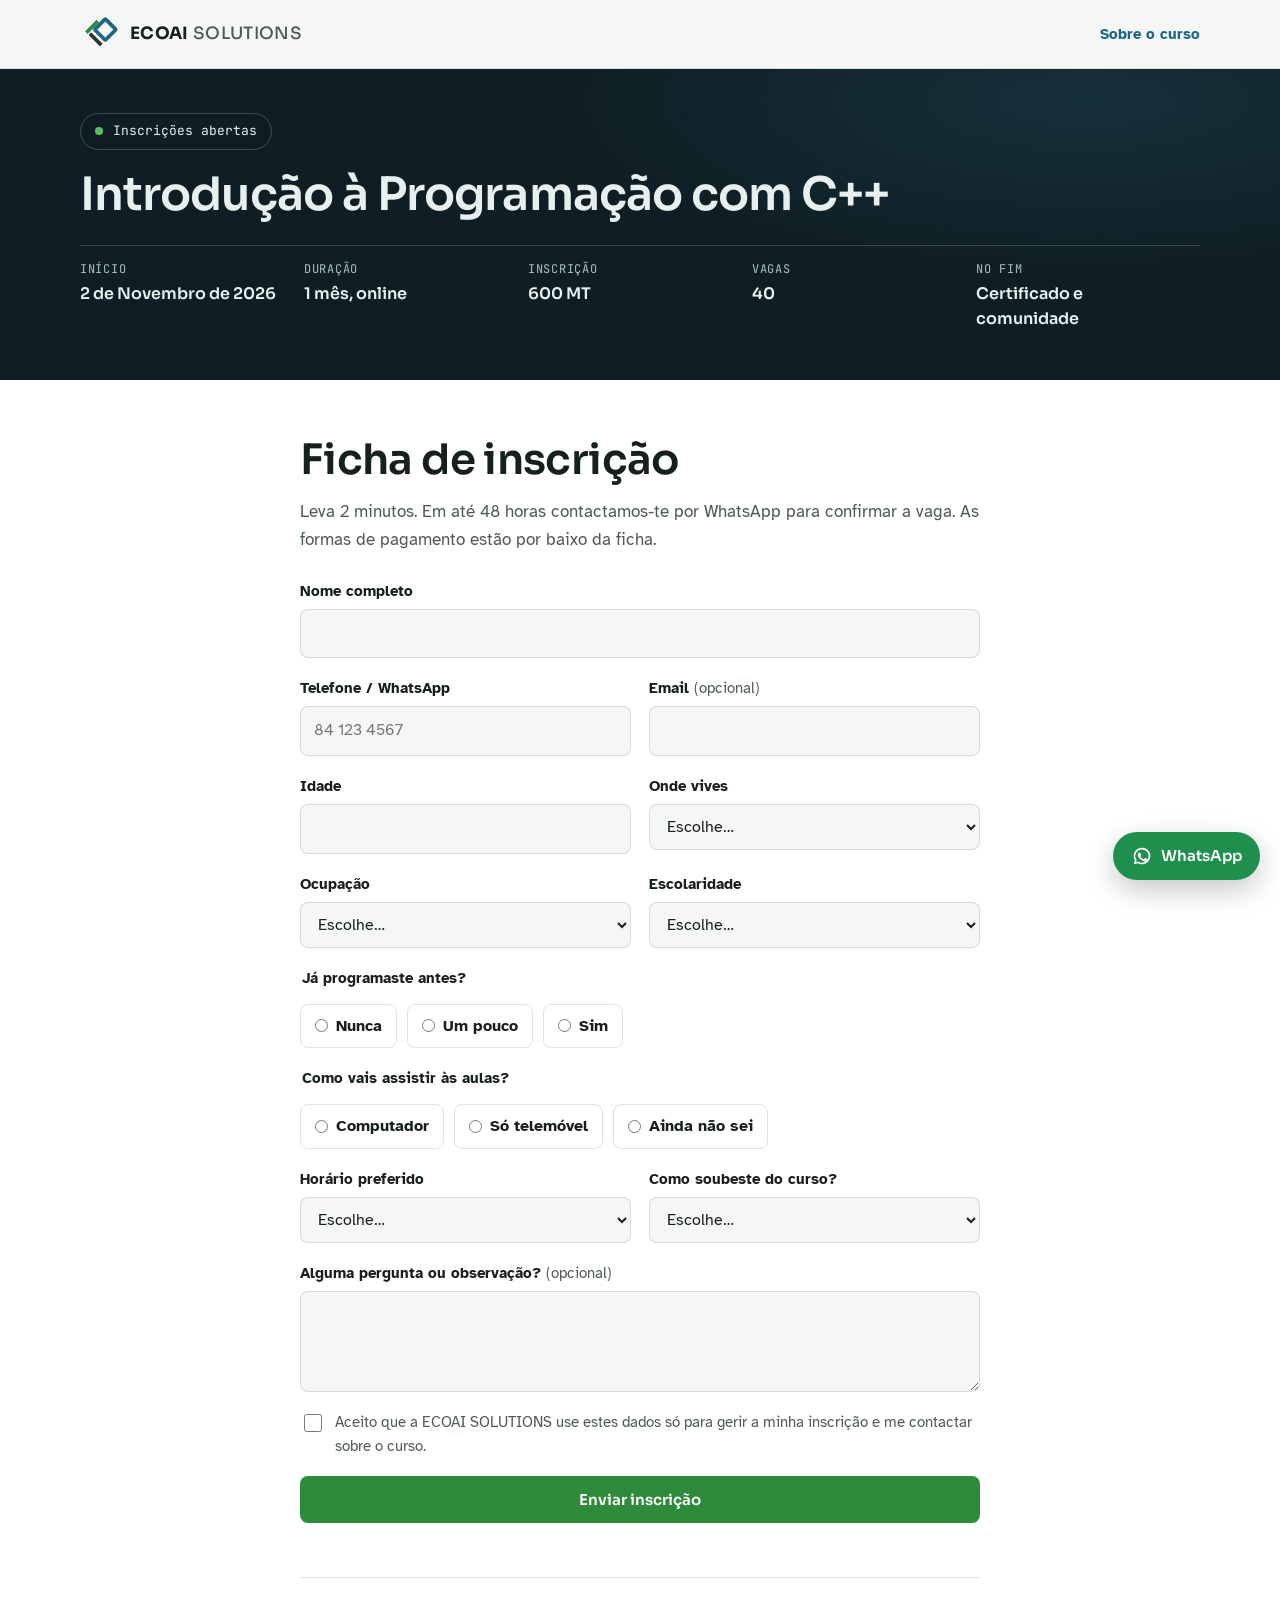
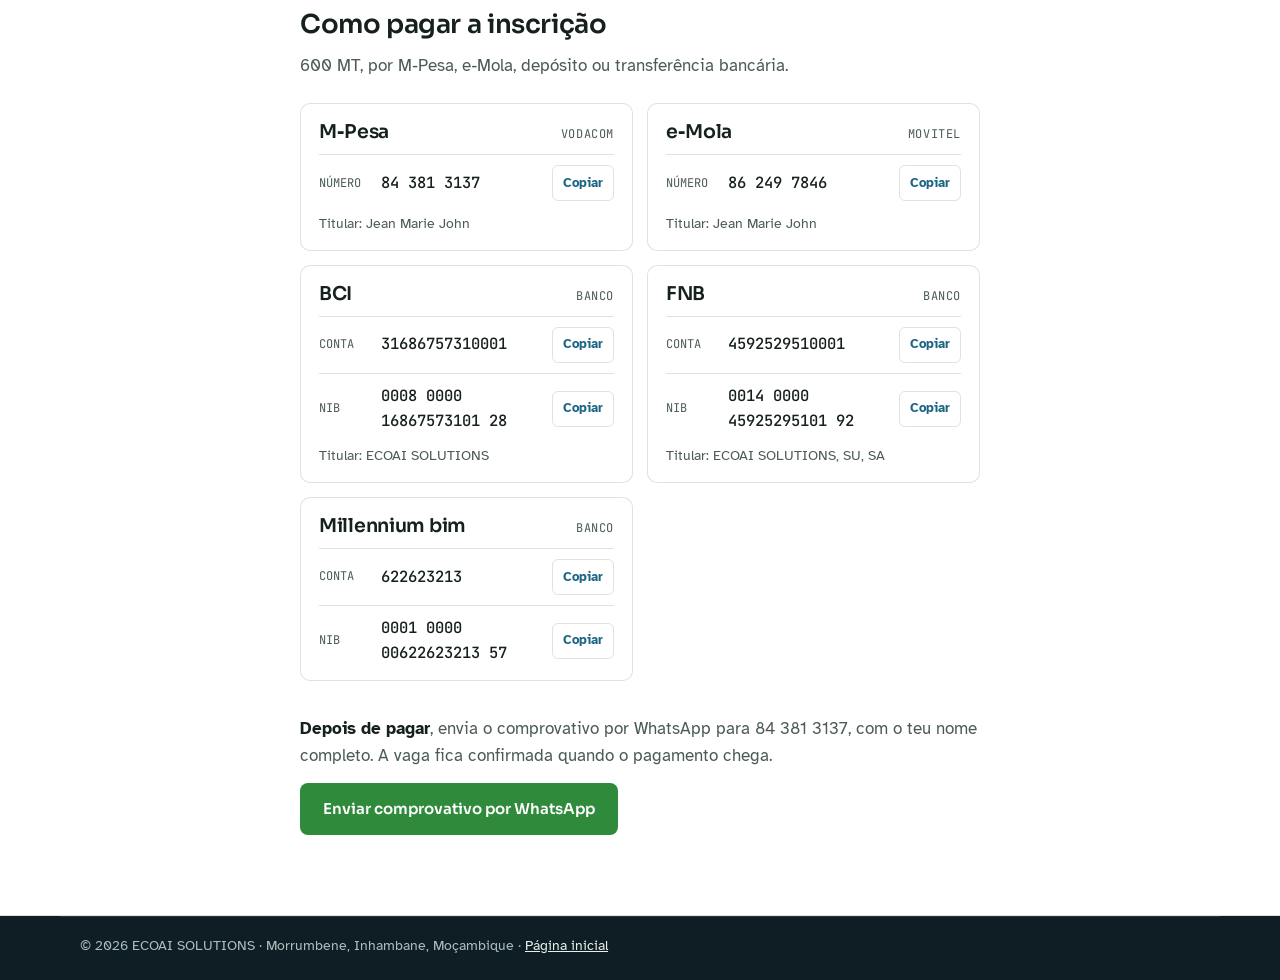
==== inscricao.html @ d35a859a "Secção Como pagar (M-Pesa, e-Mola, BCI, FNB, Millennium bim), certificado e comunidades Co-Authored-" ====
<!DOCTYPE html>
<html lang="pt-MZ">
<head>
<meta charset="UTF-8">
<meta name="viewport" content="width=device-width, initial-scale=1.0, viewport-fit=cover">
<title>Inscrição — Curso de C++ online | ECOAI SOLUTIONS</title>
<meta name="description" content="Ficha de inscrição do curso online Introdução à Programação com C++. Início a 2 de Novembro de 2026, 1 mês, 600 MT.">
<meta property="og:title" content="ECOAI SOLUTIONS — Curso de Introdução à Programação com C++">
<meta property="og:description" content="Curso online de 1 mês, início a 2 de Novembro de 2026. Inscrição: 600 MT. Funciona no telemóvel.">
<meta property="og:image" content="ecoai.png">
<meta property="og:type" content="website">
<meta name="theme-color" content="#0F1E24">
<link rel="icon" href="logo-ecoai.svg" type="image/svg+xml">
<link rel="preconnect" href="https://fonts.googleapis.com">
<link rel="preconnect" href="https://fonts.gstatic.com" crossorigin>
<link href="https://fonts.googleapis.com/css2?family=Sora:wght@500;600;700&family=Atkinson+Hyperlegible:ital,wght@0,400;0,700;1,400&family=JetBrains+Mono:wght@400;500&display=swap" rel="stylesheet">
<link rel="stylesheet" href="styles.css">
</head>
<body class="pagina-inscricao">

<header class="site-header">
  <div class="wrap header-inner">
    <a class="brand" href="index.html" aria-label="ECOAI SOLUTIONS, página inicial">
      <img src="logo-ecoai.svg" alt="" class="brand-mark" width="40" height="40">
      <span class="brand-text">ECOAI <span>SOLUTIONS</span></span>
    </a>
    <a class="voltar" href="index.html#curso">Sobre o curso</a>
  </div>
</header>

<main>
  <section class="insc-hero">
    <div class="wrap insc-hero-inner">
      <p class="pill"><span class="pill-dot"></span>Inscrições abertas</p>
      <h1>Introdução à Programação com C++</h1>
      <ul class="insc-resumo">
        <li><span>Início</span><b>2 de Novembro de 2026</b></li>
        <li><span>Duração</span><b>1 mês, online</b></li>
        <li><span>Inscrição</span><b>600 MT</b></li>
        <li><span>Vagas</span><b>40</b></li>
        <li><span>No fim</span><b>Certificado e comunidade</b></li>
      </ul>
    </div>
  </section>

  <section class="section inscricao insc-form-wrap" id="inscricao">
    <div class="wrap insc-narrow">
      <h2>Ficha de inscrição</h2>
      <p class="insc-nota">Leva 2 minutos. Em até 48 horas contactamos-te por WhatsApp para confirmar a vaga. As formas de pagamento estão por baixo da ficha.</p>
      <form class="form" id="inscricaoForm" novalidate>
        <input type="hidden" name="_subject" value="Nova inscrição: Curso de C++">
        <input type="hidden" name="pagina" value="Página de inscrição">
        <input type="text" name="_gotcha" class="hp" tabindex="-1" autocomplete="off" aria-hidden="true">
        <input type="hidden" name="curso" value="Introdução à Programação com C++ (1.ª turma)">

        <div class="field">
          <label for="i-nome">Nome completo</label>
          <input id="i-nome" name="nome" type="text" autocomplete="name" required>
        </div>

        <div class="row-2">
          <div class="field">
            <label for="i-tel">Telefone / WhatsApp</label>
            <input id="i-tel" name="telefone" type="tel" inputmode="tel" autocomplete="tel" placeholder="84 123 4567" required>
          </div>
          <div class="field">
            <label for="i-email">Email <span class="opt">(opcional)</span></label>
            <input id="i-email" name="email" type="email" autocomplete="email">
          </div>
        </div>

        <div class="row-2">
          <div class="field">
            <label for="i-idade">Idade</label>
            <input id="i-idade" name="idade" type="number" min="12" max="90" inputmode="numeric" required>
          </div>
          <div class="field">
            <label for="i-local">Onde vives</label>
            <select id="i-local" name="localidade" required>
              <option value="">Escolhe…</option>
              <option>Morrumbene</option>
              <option>Maxixe</option>
              <option>Cidade de Inhambane</option>
              <option>Massinga</option>
              <option>Homoíne</option>
              <option>Outro distrito de Inhambane</option>
              <option>Outra província</option>
            </select>
          </div>
        </div>

        <div class="row-2">
          <div class="field">
            <label for="i-ocup">Ocupação</label>
            <select id="i-ocup" name="ocupacao" required>
              <option value="">Escolhe…</option>
              <option>Estudante do secundário</option>
              <option>Estudante universitário</option>
              <option>Professor(a)</option>
              <option>Trabalhador(a)</option>
              <option>À procura de emprego</option>
              <option>Outro</option>
            </select>
          </div>
          <div class="field">
            <label for="i-esc">Escolaridade</label>
            <select id="i-esc" name="escolaridade" required>
              <option value="">Escolhe…</option>
              <option>Até 10.ª classe</option>
              <option>11.ª ou 12.ª classe</option>
              <option>Técnico-profissional</option>
              <option>Ensino superior (a frequentar)</option>
              <option>Ensino superior (concluído)</option>
            </select>
          </div>
        </div>

        <fieldset class="field choice">
          <legend>Já programaste antes?</legend>
          <label><input type="radio" name="experiencia" value="Nunca" required> Nunca</label>
          <label><input type="radio" name="experiencia" value="Um pouco"> Um pouco</label>
          <label><input type="radio" name="experiencia" value="Sim"> Sim</label>
        </fieldset>

        <fieldset class="field choice">
          <legend>Como vais assistir às aulas?</legend>
          <label><input type="radio" name="equipamento" value="Computador" required> Computador</label>
          <label><input type="radio" name="equipamento" value="Só telemóvel"> Só telemóvel</label>
          <label><input type="radio" name="equipamento" value="Ainda não sei"> Ainda não sei</label>
        </fieldset>

        <div class="row-2">
          <div class="field">
            <label for="i-hor">Horário preferido</label>
            <select id="i-hor" name="horario" required>
              <option value="">Escolhe…</option>
              <option>Dias úteis, fim da tarde (17h–19h)</option>
              <option>Dias úteis, noite (19h–21h)</option>
              <option>Sábado de manhã</option>
              <option>Tanto faz</option>
            </select>
          </div>
          <div class="field">
            <label for="i-orig">Como soubeste do curso?</label>
            <select id="i-orig" name="origem">
              <option value="">Escolhe…</option>
              <option>WhatsApp</option>
              <option>Facebook</option>
              <option>Escola ou universidade</option>
              <option>Rádio</option>
              <option>Cartaz</option>
              <option>Amigo ou familiar</option>
            </select>
          </div>
        </div>

        <div class="field">
          <label for="i-obs">Alguma pergunta ou observação? <span class="opt">(opcional)</span></label>
          <textarea id="i-obs" name="observacoes" rows="3"></textarea>
        </div>

        <label class="consent" for="i-cons">
          <input id="i-cons" name="consentimento" type="checkbox" value="Sim" required>
          <span>Aceito que a ECOAI SOLUTIONS use estes dados só para gerir a minha inscrição e me contactar sobre o curso.</span>
        </label>

        <p class="form-error" id="inscricaoErro" role="alert" hidden></p>
        <button type="submit" class="btn btn-primary btn-block" id="inscricaoBtn">Enviar inscrição</button>

        <div class="form-done" id="inscricaoOk" role="status" hidden>
          <h3>Inscrição recebida</h3>
          <p id="inscricaoOkMsg">Obrigado. Vamos contactar-te por WhatsApp em até 48 horas.</p>
          <a class="btn btn-ghost" id="inscricaoWa" href="#" target="_blank" rel="noopener" hidden>Abrir WhatsApp</a>
        </div>
      </form>

      <div class="pagamento insc-pag" id="pagamento">
        <h2>Como pagar a inscrição</h2>
        <p class="insc-nota">600 MT, por M&#8209;Pesa, e&#8209;Mola, depósito ou transferência bancária.</p>
        <div class="contas">
          <article class="conta">
            <div class="conta-head"><h3>M&#8209;Pesa</h3><span>Vodacom</span></div>
            <div class="conta-linha"><span class="conta-k">Número</span><span class="conta-v">84 381 3137</span><button type="button" class="copiar" data-copy="843813137" aria-label="Copiar Número M-Pesa">Copiar</button></div>
            <p class="conta-tit">Titular: Jean Marie John</p>
          </article>
          <article class="conta">
            <div class="conta-head"><h3>e&#8209;Mola</h3><span>Movitel</span></div>
            <div class="conta-linha"><span class="conta-k">Número</span><span class="conta-v">86 249 7846</span><button type="button" class="copiar" data-copy="862497846" aria-label="Copiar Número e-Mola">Copiar</button></div>
            <p class="conta-tit">Titular: Jean Marie John</p>
          </article>
          <article class="conta">
            <div class="conta-head"><h3>BCI</h3><span>Banco</span></div>
            <div class="conta-linha"><span class="conta-k">Conta</span><span class="conta-v">31686757310001</span><button type="button" class="copiar" data-copy="31686757310001" aria-label="Copiar Conta BCI">Copiar</button></div>
            <div class="conta-linha"><span class="conta-k">NIB</span><span class="conta-v">0008 0000 16867573101 28</span><button type="button" class="copiar" data-copy="000800001686757310128" aria-label="Copiar NIB BCI">Copiar</button></div>
            <p class="conta-tit">Titular: ECOAI SOLUTIONS</p>
          </article>
          <article class="conta">
            <div class="conta-head"><h3>FNB</h3><span>Banco</span></div>
            <div class="conta-linha"><span class="conta-k">Conta</span><span class="conta-v">4592529510001</span><button type="button" class="copiar" data-copy="4592529510001" aria-label="Copiar Conta FNB">Copiar</button></div>
            <div class="conta-linha"><span class="conta-k">NIB</span><span class="conta-v">0014 0000 45925295101 92</span><button type="button" class="copiar" data-copy="001400004592529510192" aria-label="Copiar NIB FNB">Copiar</button></div>
            <p class="conta-tit">Titular: ECOAI SOLUTIONS, SU, SA</p>
          </article>
          <article class="conta">
            <div class="conta-head"><h3>Millennium bim</h3><span>Banco</span></div>
            <div class="conta-linha"><span class="conta-k">Conta</span><span class="conta-v">622623213</span><button type="button" class="copiar" data-copy="622623213" aria-label="Copiar Conta Millennium bim">Copiar</button></div>
            <div class="conta-linha"><span class="conta-k">NIB</span><span class="conta-v">0001 0000 00622623213 57</span><button type="button" class="copiar" data-copy="000100000062262321357" aria-label="Copiar NIB Millennium bim">Copiar</button></div>
          </article>
        </div>
        <div class="comprovativo">
          <p><b>Depois de pagar</b>, envia o comprovativo por WhatsApp para 84 381 3137, com o teu nome completo. A vaga fica confirmada quando o pagamento chega.</p>
          <a class="btn btn-primary" id="waComprovativo" href="#" target="_blank" rel="noopener" hidden>Enviar comprovativo por WhatsApp</a>
        </div>
      </div>
    </div>
  </section>
</main>

<a class="wa-float" id="waFloat" href="#" target="_blank" rel="noopener" hidden aria-label="Falar connosco por WhatsApp">
  <svg viewBox="0 0 24 24" width="22" height="22" aria-hidden="true"><path fill="currentColor" d="M12 3a9 9 0 0 0-7.8 13.5L3 21l4.6-1.2A9 9 0 1 0 12 3Zm0 1.8a7.2 7.2 0 1 1-3.7 13.4l-.3-.2-2.6.7.7-2.5-.2-.3A7.2 7.2 0 0 1 12 4.8Zm-3 3.6c-.2 0-.5 0-.7.3-.3.3-.9.9-.9 2.1s.9 2.4 1 2.6c.1.2 1.8 2.8 4.4 3.8 2.2.9 2.6.7 3.1.6.5 0 1.5-.6 1.7-1.2.2-.6.2-1.1.2-1.2-.1-.1-.2-.2-.5-.3l-1.7-.8c-.2-.1-.4-.1-.6.1l-.8 1c-.1.2-.3.2-.5.1-.3-.1-1.1-.4-2-1.2-.8-.7-1.3-1.5-1.4-1.8-.2-.3 0-.4.1-.5l.4-.5.2-.4c.1-.1 0-.3 0-.4l-.8-1.9c-.2-.5-.4-.5-.6-.5H9Z"/></svg>
  <span>WhatsApp</span>
</a>

<footer class="site-footer">
  <div class="wrap footer-base">
    <p>© <span id="year">2026</span> ECOAI SOLUTIONS · Morrumbene, Inhambane, Moçambique · <a href="index.html">Página inicial</a></p>
  </div>
</footer>

<script src="script.js"></script>
</body>
</html>
---- styles.css ----
/* ============================================================
   ECOAI SOLUTIONS — estilos
   Layout: hero escuro com o "primeiro programa" em C++, depois
   faixas claras alternadas; cores tiradas do logótipo
   (verde, azul-petróleo, carvão).
   ============================================================ */
:root {
  --bg: #F5F7F6;
  --surface: #FFFFFF;
  --surface-2: #EAF0EE;
  --ink: #15201F;
  --ink-soft: #4B5B59;
  --line: rgba(21, 32, 31, 0.13);
  --green: #2F8A3B;
  --green-ink: #FFFFFF;
  --blue: #1C6585;
  --night: #0F1E24;
  --night-2: #16303A;
  --on-night: #E7F0EE;
  --on-night-soft: #A9BFBD;
  --code-str: #9FD8A6;
  --code-kw: #7FC4E6;
  --code-num: #F0C674;
  --error: #B42318;

  --f-display: "Sora", "Segoe UI", system-ui, sans-serif;
  --f-body: "Atkinson Hyperlegible", "Segoe UI", system-ui, sans-serif;
  --f-mono: "JetBrains Mono", ui-monospace, "Cascadia Mono", Menlo, monospace;

  --wrap: 1160px;
  --radius: 10px;
  --ease: cubic-bezier(.22,.68,.32,1);
  --header-h: 68px;
}
@media (prefers-color-scheme: dark) {
  :root:not([data-theme="light"]) {
    --bg: #0E1719; --surface: #152226; --surface-2: #1A2B30;
    --ink: #E5EEEC; --ink-soft: #A2B3B0; --line: rgba(229, 238, 236, 0.13);
    --green: #5BBF67; --green-ink: #0B1A0D; --blue: #67B5DA;
    --night: #08121A; --night-2: #11242C; --error: #F97066;
    color-scheme: dark;
  }
}
:root[data-theme="dark"] {
  --bg: #0E1719; --surface: #152226; --surface-2: #1A2B30;
  --ink: #E5EEEC; --ink-soft: #A2B3B0; --line: rgba(229, 238, 236, 0.13);
  --green: #5BBF67; --green-ink: #0B1A0D; --blue: #67B5DA;
  --night: #08121A; --night-2: #11242C; --error: #F97066;
  color-scheme: dark;
}

*, *::before, *::after { box-sizing: border-box; }
[hidden] { display: none !important; }
html { scroll-behavior: smooth; scroll-padding-top: calc(var(--header-h) + 12px); }
@media (prefers-reduced-motion: reduce) {
  html { scroll-behavior: auto; }
  *, *::before, *::after { animation: none !important; transition: none !important; }
}
body {
  margin: 0;
  background: var(--bg);
  color: var(--ink);
  font-family: var(--f-body);
  font-size: 17px;
  line-height: 1.6;
  -webkit-font-smoothing: antialiased;
}
img { max-width: 100%; display: block; }
a { color: var(--blue); }
a:focus-visible, button:focus-visible, summary:focus-visible,
input:focus-visible, select:focus-visible, textarea:focus-visible {
  outline: 3px solid var(--blue);
  outline-offset: 2px;
}

.wrap {
  max-width: var(--wrap);
  margin: 0 auto;
  padding-left: max(20px, env(safe-area-inset-left, 0px));
  padding-right: max(20px, env(safe-area-inset-right, 0px));
}

h1, h2, h3 {
  font-family: var(--f-display);
  font-weight: 600;
  letter-spacing: -0.015em;
  line-height: 1.15;
  margin: 0;
  text-wrap: balance;
}
h2 { font-size: clamp(28px, 3.6vw, 42px); }
h3 { font-size: 19px; }
p { margin: 0; }

.eyebrow {
  font-family: var(--f-mono);
  font-size: 13px;
  font-weight: 500;
  letter-spacing: 0.06em;
  text-transform: uppercase;
  color: var(--blue);
  margin-bottom: 12px;
}
.lede { font-size: 19px; color: var(--ink-soft); max-width: 62ch; }

/* ---------- botões ---------- */
.btn {
  display: inline-flex;
  align-items: center;
  justify-content: center;
  gap: 8px;
  font-family: var(--f-display);
  font-size: 15px;
  font-weight: 600;
  padding: 13px 22px;
  border-radius: 8px;
  border: 1.5px solid transparent;
  text-decoration: none;
  cursor: pointer;
  transition: background .2s var(--ease), border-color .2s var(--ease), transform .2s var(--ease);
}
.btn:active { transform: translateY(1px); }
.btn-primary { background: var(--green); color: var(--green-ink); }
.btn-primary:hover { filter: brightness(1.08); }
.btn-ghost { background: transparent; color: var(--ink); border-color: var(--line); }
.btn-ghost:hover { border-color: var(--ink-soft); }
.btn-sm { padding: 9px 16px; font-size: 14px; }
.btn-block { width: 100%; }
.btn[disabled] { opacity: .6; cursor: wait; }

/* ---------- cabeçalho ---------- */
.site-header {
  position: sticky;
  top: env(safe-area-inset-top, 0px);
  z-index: 50;
  background: color-mix(in srgb, var(--bg) 88%, transparent);
  backdrop-filter: blur(10px);
  border-bottom: 1px solid var(--line);
}
.header-inner {
  height: var(--header-h);
  display: flex;
  align-items: center;
  justify-content: space-between;
  gap: 16px;
}
.brand {
  display: flex;
  align-items: center;
  gap: 10px;
  text-decoration: none;
  color: var(--ink);
}
.brand-mark { width: 40px; height: 40px; }
.brand-text { font-family: var(--f-display); font-weight: 700; font-size: 17px; letter-spacing: 0.02em; }
.brand-text span { font-weight: 500; color: var(--ink-soft); }
.nav { display: flex; align-items: center; gap: 28px; }
.nav a:not(.btn) {
  color: var(--ink-soft);
  text-decoration: none;
  font-size: 15px;
  font-weight: 700;
}
.nav a:not(.btn):hover { color: var(--ink); }
.nav-toggle {
  display: none;
  flex-direction: column;
  gap: 5px;
  background: none;
  border: 0;
  padding: 10px;
  cursor: pointer;
}
.nav-toggle span { width: 22px; height: 2px; background: var(--ink); transition: transform .25s var(--ease), opacity .25s; }
.nav-toggle[aria-expanded="true"] span:nth-child(1) { transform: translateY(7px) rotate(45deg); }
.nav-toggle[aria-expanded="true"] span:nth-child(2) { opacity: 0; }
.nav-toggle[aria-expanded="true"] span:nth-child(3) { transform: translateY(-7px) rotate(-45deg); }

/* ---------- hero ---------- */
.hero {
  background:
    radial-gradient(60% 80% at 85% 10%, var(--night-2) 0%, transparent 70%),
    var(--night);
  color: var(--on-night);
}
.hero-inner {
  display: grid;
  grid-template-columns: 1.05fr 0.95fr;
  gap: 56px;
  align-items: center;
  padding-block: 72px 80px;
}
.hero-copy { min-width: 0; display: flex; flex-direction: column; gap: 22px; }
.pill {
  align-self: flex-start;
  display: inline-flex;
  align-items: center;
  gap: 10px;
  padding: 7px 14px;
  border: 1px solid rgba(231, 240, 238, 0.22);
  border-radius: 999px;
  font-family: var(--f-mono);
  font-size: 13px;
  color: var(--on-night);
}
.pill-dot { width: 8px; height: 8px; border-radius: 50%; background: #5BBF67; animation: pulse 2s ease-in-out infinite; }
@keyframes pulse { 50% { opacity: .35; } }
.hero h1 { font-size: clamp(36px, 5.2vw, 60px); line-height: 1.06; letter-spacing: -0.025em; }
.hero-sub { font-size: 19px; color: var(--on-night-soft); max-width: 52ch; }
.hero-cta { display: flex; flex-wrap: wrap; gap: 12px; margin-top: 6px; }
.hero .btn-primary { background: #5BBF67; color: #0B1A0D; }
.hero .btn-ghost { color: var(--on-night); border-color: rgba(231, 240, 238, 0.3); }
.hero .btn-ghost:hover { border-color: var(--on-night); }

.code-card {
  margin: 0;
  min-width: 0;
  background: #0A161B;
  border: 1px solid rgba(231, 240, 238, 0.12);
  border-radius: 12px;
  overflow: hidden;
  box-shadow: 0 30px 60px rgba(0, 0, 0, 0.35);
}
.code-bar {
  display: flex;
  align-items: center;
  gap: 7px;
  padding: 11px 14px;
  border-bottom: 1px solid rgba(231, 240, 238, 0.08);
}
.code-bar .dot { width: 10px; height: 10px; border-radius: 50%; background: rgba(231, 240, 238, 0.18); }
.code-file { margin-left: 10px; font-family: var(--f-mono); font-size: 12.5px; color: var(--on-night-soft); }
.code {
  margin: 0;
  padding: 20px 22px;
  font-family: var(--f-mono);
  font-size: 14px;
  line-height: 1.7;
  color: #DCE7E5;
  overflow-x: auto;
}
.code code { background: none; padding: 0; font-size: inherit; color: inherit; border-radius: 0; }
.c-pre, .c-kw { color: var(--code-kw); }
.c-str { color: var(--code-str); }
.c-num { color: var(--code-num); }
.c-fn { color: #F2F5F4; font-weight: 500; }
.code-out {
  display: flex;
  flex-direction: column;
  gap: 2px;
  padding: 14px 22px 18px;
  background: #07110F;
  border-top: 1px solid rgba(231, 240, 238, 0.08);
  font-family: var(--f-mono);
  font-size: 13.5px;
  color: var(--on-night-soft);
}
.out-label { font-size: 11px; letter-spacing: .08em; text-transform: uppercase; color: #6E8885; margin-bottom: 4px; }
.out-line b { color: #F0C674; font-weight: 500; }
.caret { display: inline-block; width: 8px; height: 15px; margin-left: 3px; vertical-align: -2px; background: #5BBF67; animation: blink 1.1s steps(1) infinite; }
@keyframes blink { 50% { opacity: 0; } }

/* ---------- secções ---------- */
.section { padding-block: 96px; }
.section-head { display: flex; flex-direction: column; gap: 14px; margin-bottom: 48px; }

/* curso */
.curso-grid {
  display: grid;
  grid-template-columns: 0.9fr 1.1fr;
  gap: 48px;
  align-items: start;
}
.facts {
  margin: 0;
  display: grid;
  grid-template-columns: 1fr 1fr;
  gap: 0;
  border-top: 2px solid var(--ink);
}
.facts > div { padding: 16px 16px 16px 0; border-bottom: 1px solid var(--line); min-width: 0; }
.facts .facts-wide { grid-column: 1 / -1; }
.facts dt {
  font-family: var(--f-mono);
  font-size: 12px;
  letter-spacing: .06em;
  text-transform: uppercase;
  color: var(--ink-soft);
  margin-bottom: 4px;
}
.facts dd { margin: 0; font-family: var(--f-display); font-weight: 600; font-size: 17px; }
.facts small { display: block; font-family: var(--f-body); font-weight: 400; font-size: 14px; color: var(--ink-soft); }

.programa h3 { margin-bottom: 14px; }
.semanas { list-style: none; margin: 0; padding: 0; display: flex; flex-direction: column; }
.semanas li {
  display: grid;
  grid-template-columns: 96px 1fr;
  grid-template-areas: "sem tema" "sem res";
  column-gap: 16px;
  padding: 14px 0;
  border-bottom: 1px solid var(--line);
}
.semanas li:first-child { border-top: 1px solid var(--line); }
.sem { grid-area: sem; font-family: var(--f-mono); font-size: 13px; color: var(--blue); padding-top: 3px; }
.tema { grid-area: tema; font-weight: 700; }
.res { grid-area: res; color: var(--ink-soft); font-size: 15.5px; }
code { font-family: var(--f-mono); font-size: .88em; background: var(--surface-2); padding: 1px 5px; border-radius: 4px; }

.para-quem {
  margin-top: 48px;
  padding: 28px;
  background: var(--surface-2);
  border-radius: var(--radius);
  display: grid;
  grid-template-columns: 200px 1fr;
  gap: 24px;
  align-items: start;
}
.para-quem ul {
  margin: 0;
  padding: 0;
  list-style: none;
  display: grid;
  grid-template-columns: 1fr 1fr;
  gap: 10px 28px;
}
.para-quem li { padding-left: 18px; position: relative; }
.para-quem li::before { content: ""; position: absolute; left: 0; top: .6em; width: 7px; height: 7px; background: var(--green); transform: rotate(45deg); }

/* inscrição */
.inscricao { background: var(--surface); border-block: 1px solid var(--line); }
.inscricao-grid {
  display: grid;
  grid-template-columns: 0.8fr 1.2fr;
  gap: 56px;
  align-items: start;
}
.inscricao-intro { display: flex; flex-direction: column; gap: 16px; position: sticky; top: calc(var(--header-h) + 32px); }
.inscricao-intro > p { color: var(--ink-soft); }
.passos { margin: 8px 0 0; padding: 0; list-style: none; counter-reset: p; display: flex; flex-direction: column; gap: 12px; }
.passos li { counter-increment: p; display: flex; gap: 12px; align-items: baseline; font-weight: 700; }
.passos li::before {
  content: counter(p);
  flex: none;
  width: 26px; height: 26px;
  border-radius: 50%;
  display: inline-grid; place-items: center;
  font-family: var(--f-mono); font-size: 13px;
  background: var(--green); color: var(--green-ink);
}

.form { display: flex; flex-direction: column; gap: 18px; min-width: 0; }
.row-2 { display: grid; grid-template-columns: 1fr 1fr; gap: 18px; }
.field { display: flex; flex-direction: column; gap: 6px; min-width: 0; margin: 0; padding: 0; border: 0; }
.field > label, .field legend { font-weight: 700; font-size: 15px; }
.opt { font-weight: 400; color: var(--ink-soft); }
.form input[type="text"], .form input[type="tel"], .form input[type="email"],
.form input[type="number"], .form select, .form textarea {
  font: inherit;
  font-size: 16px;
  color: var(--ink);
  background: var(--bg);
  border: 1.5px solid var(--line);
  border-radius: 8px;
  padding: 11px 13px;
  width: 100%;
  min-width: 0;
}
.form textarea { resize: vertical; }
.form input:focus, .form select:focus, .form textarea:focus { border-color: var(--blue); outline: none; box-shadow: 0 0 0 3px color-mix(in srgb, var(--blue) 22%, transparent); }
.form .invalid { border-color: var(--error) !important; }
.choice { flex-direction: row; flex-wrap: wrap; gap: 8px 10px; }
.choice legend { width: 100%; margin-bottom: 6px; float: left; }
.choice label {
  display: inline-flex; align-items: center; gap: 8px;
  padding: 9px 14px;
  border: 1.5px solid var(--line);
  border-radius: 8px;
  cursor: pointer;
  font-size: 15.5px;
}
.choice label:has(input:checked) { border-color: var(--green); background: color-mix(in srgb, var(--green) 10%, transparent); }
.choice input { accent-color: var(--green); margin: 0; }
.choice.invalid label { border-color: var(--error); }
.consent { display: flex; gap: 10px; align-items: flex-start; font-size: 15px; color: var(--ink-soft); cursor: pointer; }
.consent input { margin-top: 4px; accent-color: var(--green); width: 18px; height: 18px; flex: none; }
.consent.invalid span { color: var(--error); }
.form-error { color: var(--error); font-weight: 700; font-size: 15px; }
.form-done {
  padding: 22px;
  border-radius: var(--radius);
  border: 1.5px solid var(--green);
  background: color-mix(in srgb, var(--green) 9%, transparent);
  display: flex; flex-direction: column; gap: 10px; align-items: flex-start;
}

/* serviços */
.servicos-grid {
  display: grid;
  grid-template-columns: repeat(4, 1fr);
  gap: 0;
  border-top: 2px solid var(--ink);
}
.servico { padding: 24px 22px 28px 0; display: flex; flex-direction: column; gap: 10px; min-width: 0; }
.servico + .servico { padding-left: 22px; border-left: 1px solid var(--line); }
.servico p { color: var(--ink-soft); font-size: 16px; }
.servicos-cta { margin-top: 36px; font-size: 18px; }
.servicos-cta a { font-weight: 700; }

/* sobre */
.sobre { background: var(--surface-2); }
.sobre-grid { display: grid; grid-template-columns: 1.1fr 0.9fr; gap: 56px; align-items: start; }
.sobre-grid > div:first-child { display: flex; flex-direction: column; gap: 18px; min-width: 0; }
.sobre-grid > div:first-child > p { color: var(--ink-soft); max-width: 60ch; }
.valores { margin: 6px 0 0; padding: 0; list-style: none; display: flex; flex-direction: column; gap: 12px; }
.valores li { color: var(--ink-soft); }
.valores b { color: var(--ink); }
.sobre-side { display: flex; flex-direction: column; gap: 24px; min-width: 0; }
.comunidade { display: flex; flex-direction: column; gap: 8px; }
.comunidade h3 { font-size: 17px; }
.comunidade p, .comunidade li { color: var(--ink-soft); font-size: 15.5px; }
.comunidade ul { margin: 0; padding-left: 20px; }
.comunidade b { color: var(--ink); }

/* contacto */
.contacto-grid { display: grid; grid-template-columns: 0.9fr 1.1fr; gap: 56px; align-items: start; }
.canais { list-style: none; margin: 24px 0 0; padding: 0; display: flex; flex-direction: column; gap: 18px; }
.canais li { display: flex; flex-direction: column; gap: 2px; }
.canal-label { font-family: var(--f-mono); font-size: 12px; text-transform: uppercase; letter-spacing: .06em; color: var(--ink-soft); }
.canais a { font-size: 19px; font-weight: 700; text-decoration: none; overflow-wrap: anywhere; }
.canais a:hover { text-decoration: underline; }
.contacto .form .btn { align-self: flex-start; }


/* para onde vamos */
.futuro { background: var(--surface); border: 1px solid var(--line); border-radius: var(--radius); padding: 22px; display: flex; flex-direction: column; gap: 10px; }
.futuro h3 { font-size: 17px; }
.futuro p { color: var(--ink-soft); font-size: 15.5px; }
.chips { list-style: none; margin: 4px 0 0; padding: 0; display: flex; flex-wrap: wrap; gap: 8px; }
.chips li { font-size: 14px; font-weight: 700; padding: 6px 12px; border-radius: 999px; border: 1px solid var(--line); background: var(--surface-2); }

/* perguntas */
.perguntas-grid { display: grid; grid-template-columns: 0.8fr 1.2fr; gap: 56px; align-items: start; }
.perguntas-grid > div:first-child { display: flex; flex-direction: column; gap: 14px; }
.perguntas-mais { color: var(--ink-soft); }
.perguntas-mais a { font-weight: 700; }
.faq { border-top: 2px solid var(--ink); min-width: 0; }
.faq details { border-bottom: 1px solid var(--line); }
.faq summary {
  list-style: none;
  cursor: pointer;
  padding: 18px 40px 18px 0;
  position: relative;
  font-family: var(--f-display);
  font-weight: 600;
  font-size: 17px;
}
.faq summary::-webkit-details-marker { display: none; }
.faq summary::after {
  content: "+";
  position: absolute; right: 4px; top: 50%; transform: translateY(-50%);
  font-family: var(--f-mono); font-size: 22px; font-weight: 400; color: var(--blue);
  transition: transform .2s var(--ease);
}
.faq details[open] summary::after { transform: translateY(-50%) rotate(45deg); }
.faq details p { padding: 0 40px 18px 0; color: var(--ink-soft); max-width: 62ch; }

/* botão WhatsApp */
.wa-float {
  position: fixed;
  right: calc(20px + env(safe-area-inset-right, 0px));
  bottom: calc(20px + env(safe-area-inset-bottom, 0px));
  z-index: 60;
  display: inline-flex; align-items: center; gap: 8px;
  padding: 12px 18px;
  border-radius: 999px;
  background: #1F8F4E; color: #FFFFFF;
  font-family: var(--f-display); font-weight: 600; font-size: 15px;
  text-decoration: none;
  box-shadow: 0 10px 28px rgba(0, 0, 0, 0.22);
  transition: transform .2s var(--ease);
}
.wa-float:hover { transform: translateY(-2px); }

/* rodapé */
.site-footer { background: var(--night); color: var(--on-night-soft); font-size: 15px; }
.footer-grid { display: grid; grid-template-columns: 1.4fr 1fr 1fr; gap: 32px; padding-block: 48px 32px; }
.footer-brand { display: flex; flex-direction: column; gap: 12px; max-width: 34ch; }
.footer-logo { display: flex; align-items: center; gap: 10px; font-family: var(--f-display); font-weight: 600; font-size: 17px; color: var(--on-night); }
.footer-logo img { background: #F5F7F6; border-radius: 6px; padding: 2px; }
.footer-col { display: flex; flex-direction: column; gap: 8px; min-width: 0; }
.footer-h { font-family: var(--f-mono); font-size: 12px; letter-spacing: .06em; text-transform: uppercase; color: var(--on-night); margin-bottom: 4px; }
.footer-col a { color: var(--on-night-soft); text-decoration: none; overflow-wrap: anywhere; }
.footer-col a:hover { color: var(--on-night); text-decoration: underline; }
.footer-base { border-top: 1px solid rgba(231, 240, 238, 0.1); padding-block: 18px 24px; font-size: 13.5px; }

/* ---------- responsivo ---------- */
@media (max-width: 960px) {
  .hero-inner, .curso-grid, .inscricao-grid, .sobre-grid, .contacto-grid, .perguntas-grid { grid-template-columns: 1fr; gap: 40px; }
  .inscricao-intro { position: static; }
  .servicos-grid { grid-template-columns: 1fr 1fr; }
  .servico:nth-child(3) { padding-left: 0; border-left: 0; }
  .servico:nth-child(n+3) { border-top: 1px solid var(--line); }
  .para-quem { grid-template-columns: 1fr; }
}
@media (max-width: 720px) {
  .nav {
    display: none;
    position: absolute;
    top: var(--header-h);
    left: 0; right: 0;
    flex-direction: column;
    align-items: stretch;
    gap: 4px;
    padding: 12px max(20px, env(safe-area-inset-right, 0px)) 20px max(20px, env(safe-area-inset-left, 0px));
    background: var(--bg);
    border-bottom: 1px solid var(--line);
  }
  .nav a:not(.btn) { padding: 10px 0; font-size: 17px; }
  .nav .btn { margin-top: 8px; }
  body.nav-open .nav { display: flex; }
  .nav-toggle { display: flex; }
  .section { padding-block: 64px; }
  .hero-inner { padding-block: 48px 56px; }
  .row-2, .para-quem ul, .facts { grid-template-columns: 1fr; }
  .servicos-grid { grid-template-columns: 1fr; }
  .servico, .servico + .servico { padding: 20px 0; border-left: 0; }
  .servico + .servico { border-top: 1px solid var(--line); }
  .perguntas-grid, .footer-grid { grid-template-columns: 1fr; }
  .wa-float span { display: none; }
  .wa-float { padding: 14px; }
  .footer-base { padding-bottom: 88px; }
  .semanas li { grid-template-columns: 1fr; grid-template-areas: "sem" "tema" "res"; }
  .code { font-size: 12.5px; padding: 16px; }
  .code-out { padding: 12px 16px 16px; font-size: 12.5px; }
}

/* ---------- página de inscrição ---------- */
.hp { position: absolute !important; left: -9999px !important; width: 1px; height: 1px; opacity: 0; }
.partilha { font-size: 15px; color: var(--ink-soft); padding-top: 8px; border-top: 1px solid var(--line); }
.partilha a { font-weight: 700; overflow-wrap: anywhere; }
.voltar { font-weight: 700; font-size: 15px; text-decoration: none; }
.voltar:hover { text-decoration: underline; }
.insc-hero { background: radial-gradient(60% 80% at 85% 10%, var(--night-2) 0%, transparent 70%), var(--night); color: var(--on-night); }
.insc-hero-inner { padding-block: 44px 48px; display: flex; flex-direction: column; gap: 18px; }
.insc-hero h1 { font-size: clamp(30px, 4.4vw, 46px); letter-spacing: -0.02em; }
.insc-resumo { list-style: none; margin: 6px 0 0; padding: 0; display: grid; grid-template-columns: repeat(5, minmax(0, 1fr)); gap: 0; border-top: 1px solid rgba(231, 240, 238, 0.18); }
.insc-resumo li { display: flex; flex-direction: column; gap: 2px; padding: 14px 16px 0 0; }
.insc-resumo span { font-family: var(--f-mono); font-size: 12px; letter-spacing: .06em; text-transform: uppercase; color: var(--on-night-soft); }
.insc-resumo b { font-family: var(--f-display); font-weight: 600; font-size: 16px; }
.insc-form-wrap { padding-block: 56px 80px; border-top: 0; }
.insc-narrow { max-width: 720px; display: flex; flex-direction: column; gap: 14px; }
.insc-nota { color: var(--ink-soft); margin-bottom: 12px; }
@media (max-width: 720px) {
  .insc-resumo { grid-template-columns: 1fr 1fr; row-gap: 4px; }
  .insc-hero-inner { padding-block: 32px 36px; }
  .insc-form-wrap { padding-block: 36px 64px; }
  .voltar { font-size: 14px; }
}
.brand-text { white-space: nowrap; }
.voltar { white-space: nowrap; }
.footer-base a { color: var(--on-night); }
@media (max-width: 380px) { .pagina-inscricao .brand-text span { display: none; } }

/* ---------- painel de inscrições ---------- */
.painel-main { padding-block: 32px 64px; }
.painel-acoes { display: flex; gap: 8px; }
.entrar { max-width: 460px; margin: 48px auto 0; display: flex; flex-direction: column; gap: 16px; }
.entrar h1 { font-size: clamp(26px, 4vw, 34px); }
.entrar-form .btn { align-self: flex-start; }
.entrar-demo { color: var(--ink-soft); font-size: 15px; }
.link-btn { background: none; border: 0; padding: 0; font: inherit; font-weight: 700; color: var(--blue); text-decoration: underline; cursor: pointer; }
.aviso-demo { background: color-mix(in srgb, var(--code-num) 22%, var(--surface)); border: 1px solid color-mix(in srgb, var(--code-num) 60%, transparent); border-radius: 8px; padding: 10px 14px; font-weight: 700; margin-bottom: 20px; }
.painel-head { display: flex; flex-wrap: wrap; align-items: flex-end; justify-content: space-between; gap: 8px 24px; margin-bottom: 20px; }
.painel-head h1 { font-size: clamp(28px, 4vw, 38px); }
.atualizado { color: var(--ink-soft); font-size: 14px; font-family: var(--f-mono); }

.kpis { display: grid; grid-template-columns: repeat(5, minmax(0, 1fr)); gap: 12px; margin-bottom: 16px; }
.kpi { background: var(--surface); border: 1px solid var(--line); border-radius: var(--radius); padding: 16px; display: flex; flex-direction: column; gap: 4px; min-width: 0; }
.kpi-t { font-family: var(--f-mono); font-size: 12px; letter-spacing: .05em; text-transform: uppercase; color: var(--ink-soft); }
.kpi-v { font-family: var(--f-display); font-size: 28px; font-weight: 600; font-variant-numeric: tabular-nums; line-height: 1.15; }
.kpi-s { font-size: 13.5px; color: var(--ink-soft); }

.bloco { background: var(--surface); border: 1px solid var(--line); border-radius: var(--radius); padding: 20px; margin-bottom: 16px; min-width: 0; }
.bloco h2 { font-size: 18px; margin-bottom: 12px; }
.bloco-head { display: flex; flex-wrap: wrap; align-items: baseline; justify-content: space-between; gap: 6px 16px; margin-bottom: 12px; }
.bloco-head h2 { margin: 0; }
.bloco-sub { color: var(--ink-soft); font-size: 14px; }
.relatorio-lista { margin: 0; padding-left: 20px; display: flex; flex-direction: column; gap: 8px; }
.relatorio-lista b { color: var(--ink); }
.relatorio-lista li { color: var(--ink-soft); max-width: 80ch; }

.graficos { display: grid; grid-template-columns: repeat(2, minmax(0, 1fr)); gap: 0 16px; }
.barras { list-style: none; margin: 0; padding: 0; display: flex; flex-direction: column; gap: 10px; }
.barras li { display: grid; grid-template-columns: minmax(0, 11rem) 1fr 4.2rem; align-items: center; gap: 10px; font-size: 14.5px; }
.b-nome { overflow: hidden; text-overflow: ellipsis; white-space: nowrap; }
.b-trilho { height: 12px; background: var(--surface-2); border-radius: 4px; overflow: hidden; }
.b-barra { display: block; height: 100%; background: var(--blue); border-radius: 0 4px 4px 0; }
.b-val { text-align: right; font-variant-numeric: tabular-nums; font-weight: 700; }
.b-val small { font-weight: 400; color: var(--ink-soft); margin-left: 6px; }
.b-vazio { color: var(--ink-soft); display: block !important; }

.dias { overflow-x: auto; }
.dias-grade { display: grid; grid-template-columns: repeat(var(--n), minmax(22px, 1fr)); gap: 2px; height: 180px; align-items: end; min-width: calc(var(--n) * 24px); }
.dia { height: 100%; display: grid; grid-template-rows: 18px 1fr 20px; align-items: end; justify-items: center; }
.dia-n { font-size: 12px; font-weight: 700; font-variant-numeric: tabular-nums; align-self: end; }
.dia-barra { width: 70%; max-width: 28px; background: var(--blue); border-radius: 4px 4px 0 0; align-self: end; }
.dia-d { font-family: var(--f-mono); font-size: 11px; color: var(--ink-soft); border-top: 1px solid var(--line); width: 100%; text-align: center; padding-top: 4px; }

.lista-head { margin-bottom: 14px; }
.filtros { display: flex; flex-wrap: wrap; gap: 10px; align-items: center; margin-bottom: 12px; }
.filtros input[type="search"] { font: inherit; font-size: 16px; color: var(--ink); background: var(--bg); border: 1.5px solid var(--line); border-radius: 8px; padding: 9px 12px; flex: 1 1 260px; min-width: 0; }
.chips-filtro { display: flex; flex-wrap: wrap; gap: 6px; }
.chip-f { font: inherit; font-size: 14px; font-weight: 700; padding: 7px 12px; border-radius: 999px; border: 1.5px solid var(--line); background: var(--surface); color: var(--ink); cursor: pointer; }
.chip-f span { font-weight: 400; color: var(--ink-soft); margin-left: 4px; font-variant-numeric: tabular-nums; }
.chip-f.ativo { border-color: var(--blue); background: color-mix(in srgb, var(--blue) 12%, transparent); }
.tabela-wrap { overflow-x: auto; border: 1px solid var(--line); border-radius: 8px; }
.tabela { width: 100%; border-collapse: collapse; font-size: 14.5px; min-width: 860px; }
.tabela th { text-align: left; font-family: var(--f-mono); font-size: 12px; font-weight: 500; letter-spacing: .04em; text-transform: uppercase; color: var(--ink-soft); padding: 10px 12px; background: var(--surface-2); position: sticky; top: 0; }
.tabela td { padding: 10px 12px; border-top: 1px solid var(--line); vertical-align: top; }
.tabela small { color: var(--ink-soft); }
.t-data { font-family: var(--f-mono); font-size: 13px; white-space: nowrap; color: var(--ink-soft); }
.t-tel { white-space: nowrap; font-variant-numeric: tabular-nums; }
.wa-mini { font-size: 13px; font-weight: 700; color: var(--green); }
.estado { font: inherit; font-size: 14px; font-weight: 700; padding: 6px 8px; border-radius: 6px; border: 1.5px solid var(--line); background: var(--bg); color: var(--ink); }
.estado-0 { border-color: color-mix(in srgb, var(--code-num) 80%, var(--line)); }
.estado-1, .estado-2 { border-color: var(--green); }
.estado-3 { color: var(--ink-soft); }
.vazio { color: var(--ink-soft); padding: 12px 0; }
.toast { position: fixed; left: 50%; transform: translateX(-50%); bottom: calc(24px + env(safe-area-inset-bottom, 0px)); background: var(--night); color: var(--on-night); padding: 10px 16px; border-radius: 8px; font-weight: 700; font-size: 15px; z-index: 70; box-shadow: 0 10px 28px rgba(0,0,0,.25); }

@media (max-width: 960px) {
  .kpis { grid-template-columns: repeat(3, minmax(0, 1fr)); }
  .graficos { grid-template-columns: 1fr; }
}
@media (max-width: 560px) {
  .kpis { grid-template-columns: 1fr 1fr; }
  .kpi-v { font-size: 23px; }
  .barras li { grid-template-columns: minmax(0, 8rem) 1fr 3.8rem; font-size: 14px; }
  .painel .brand-text span { display: none; }
}

/* ---------- como pagar ---------- */
.pagamento .contas { display: grid; grid-template-columns: repeat(auto-fill, minmax(min(100%, 300px), 1fr)); gap: 14px; }
.conta { background: var(--surface); border: 1px solid var(--line); border-radius: var(--radius); padding: 18px 18px 14px; display: flex; flex-direction: column; gap: 10px; min-width: 0; }
.conta-head { display: flex; align-items: baseline; justify-content: space-between; gap: 8px; }
.conta-head h3 { font-size: 19px; }
.conta-head span { font-family: var(--f-mono); font-size: 12px; text-transform: uppercase; letter-spacing: .05em; color: var(--ink-soft); }
.conta-linha { display: grid; grid-template-columns: 52px minmax(0, 1fr) auto; align-items: center; gap: 10px; padding-top: 10px; border-top: 1px solid var(--line); }
.conta-k { font-family: var(--f-mono); font-size: 12px; text-transform: uppercase; color: var(--ink-soft); }
.conta-v { font-family: var(--f-mono); font-size: 15.5px; font-weight: 500; font-variant-numeric: tabular-nums; overflow-wrap: anywhere; user-select: all; }
.copiar { font: inherit; font-size: 13px; font-weight: 700; color: var(--blue); background: none; border: 1.5px solid var(--line); border-radius: 6px; padding: 6px 10px; cursor: pointer; min-height: 36px; }
.copiar:hover { border-color: var(--blue); }
.conta-tit { font-size: 14px; color: var(--ink-soft); margin-top: 2px; }
.comprovativo { margin-top: 22px; display: flex; flex-wrap: wrap; align-items: center; gap: 14px 24px; }
.comprovativo p { max-width: 62ch; color: var(--ink-soft); }
.comprovativo b { color: var(--ink); }
.insc-pag { margin-top: 40px; padding-top: 32px; border-top: 1px solid var(--line); display: flex; flex-direction: column; gap: 12px; }
.insc-pag h2 { font-size: 26px; }
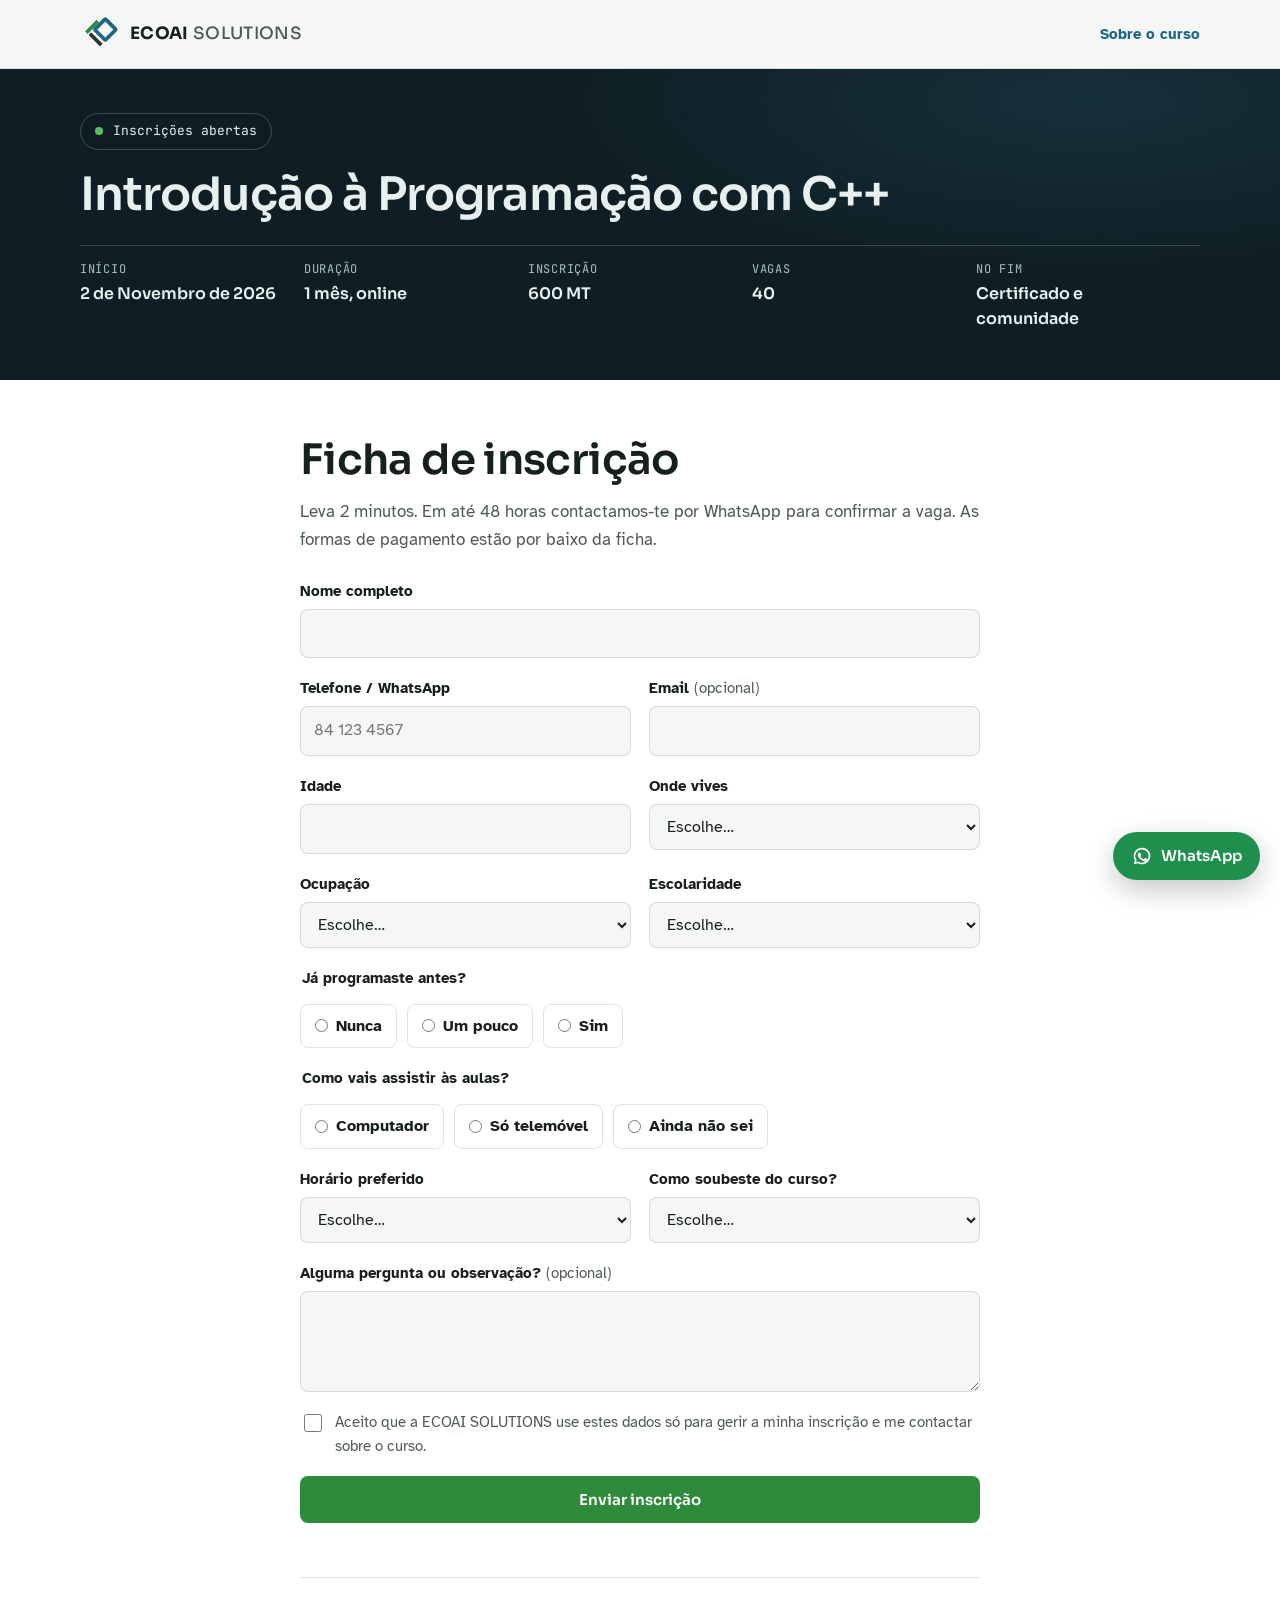
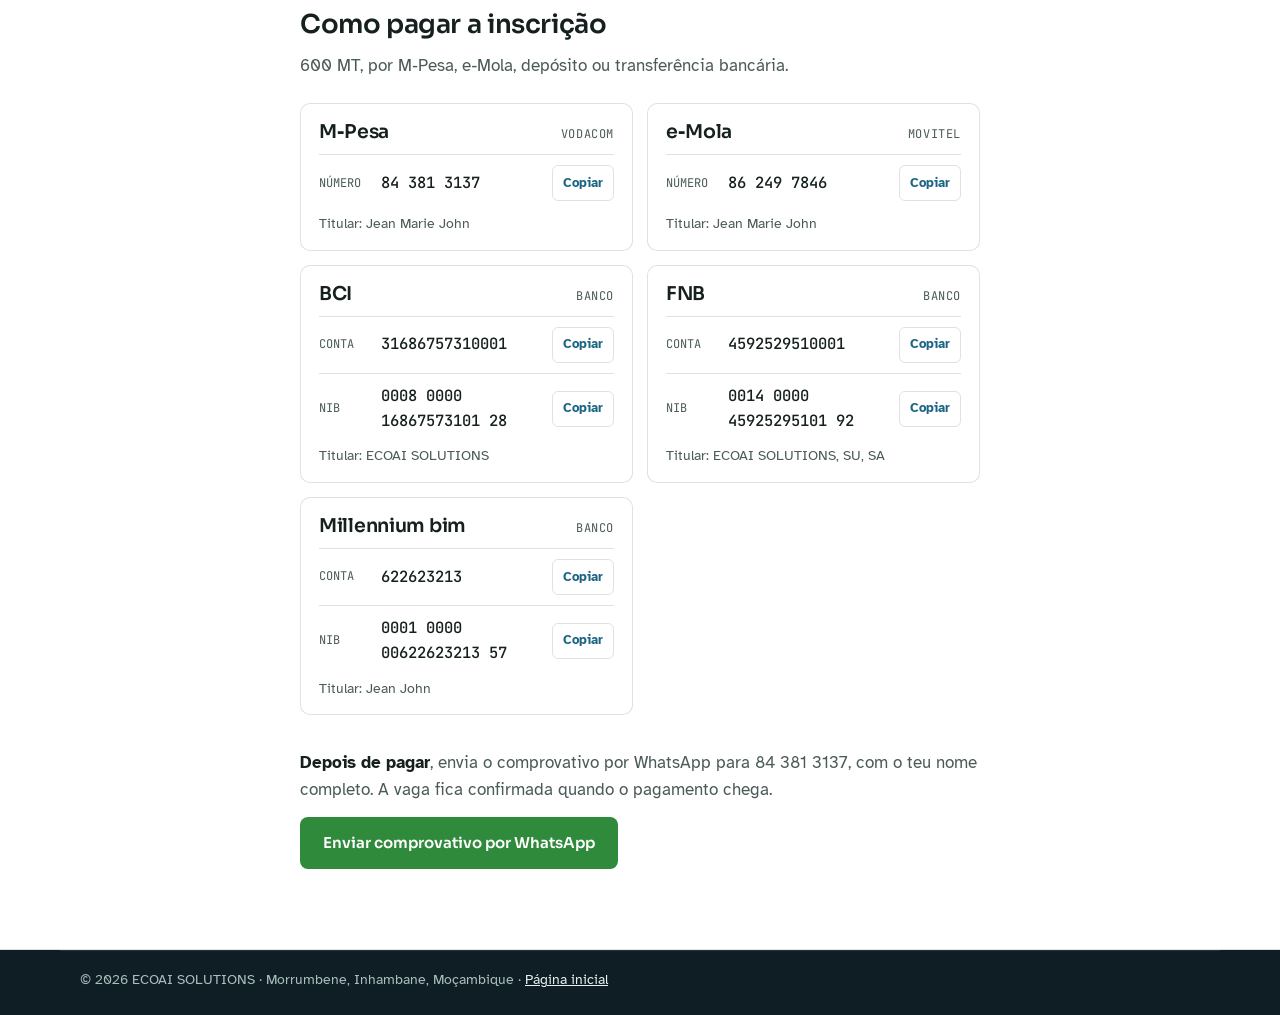
==== commit a91a4bdc: "Titular da conta Millennium bim Co-Authored-By: Claude Opus 5.5 <noreply@anthropic.com> Claude-Sessi" ====
--- a/inscricao.html
+++ b/inscricao.html
@@ -204,6 +204,7 @@
             <div class="conta-head"><h3>Millennium bim</h3><span>Banco</span></div>
             <div class="conta-linha"><span class="conta-k">Conta</span><span class="conta-v">622623213</span><button type="button" class="copiar" data-copy="622623213" aria-label="Copiar Conta Millennium bim">Copiar</button></div>
             <div class="conta-linha"><span class="conta-k">NIB</span><span class="conta-v">0001 0000 00622623213 57</span><button type="button" class="copiar" data-copy="000100000062262321357" aria-label="Copiar NIB Millennium bim">Copiar</button></div>
+            <p class="conta-tit">Titular: Jean John</p>
           </article>
         </div>
         <div class="comprovativo">
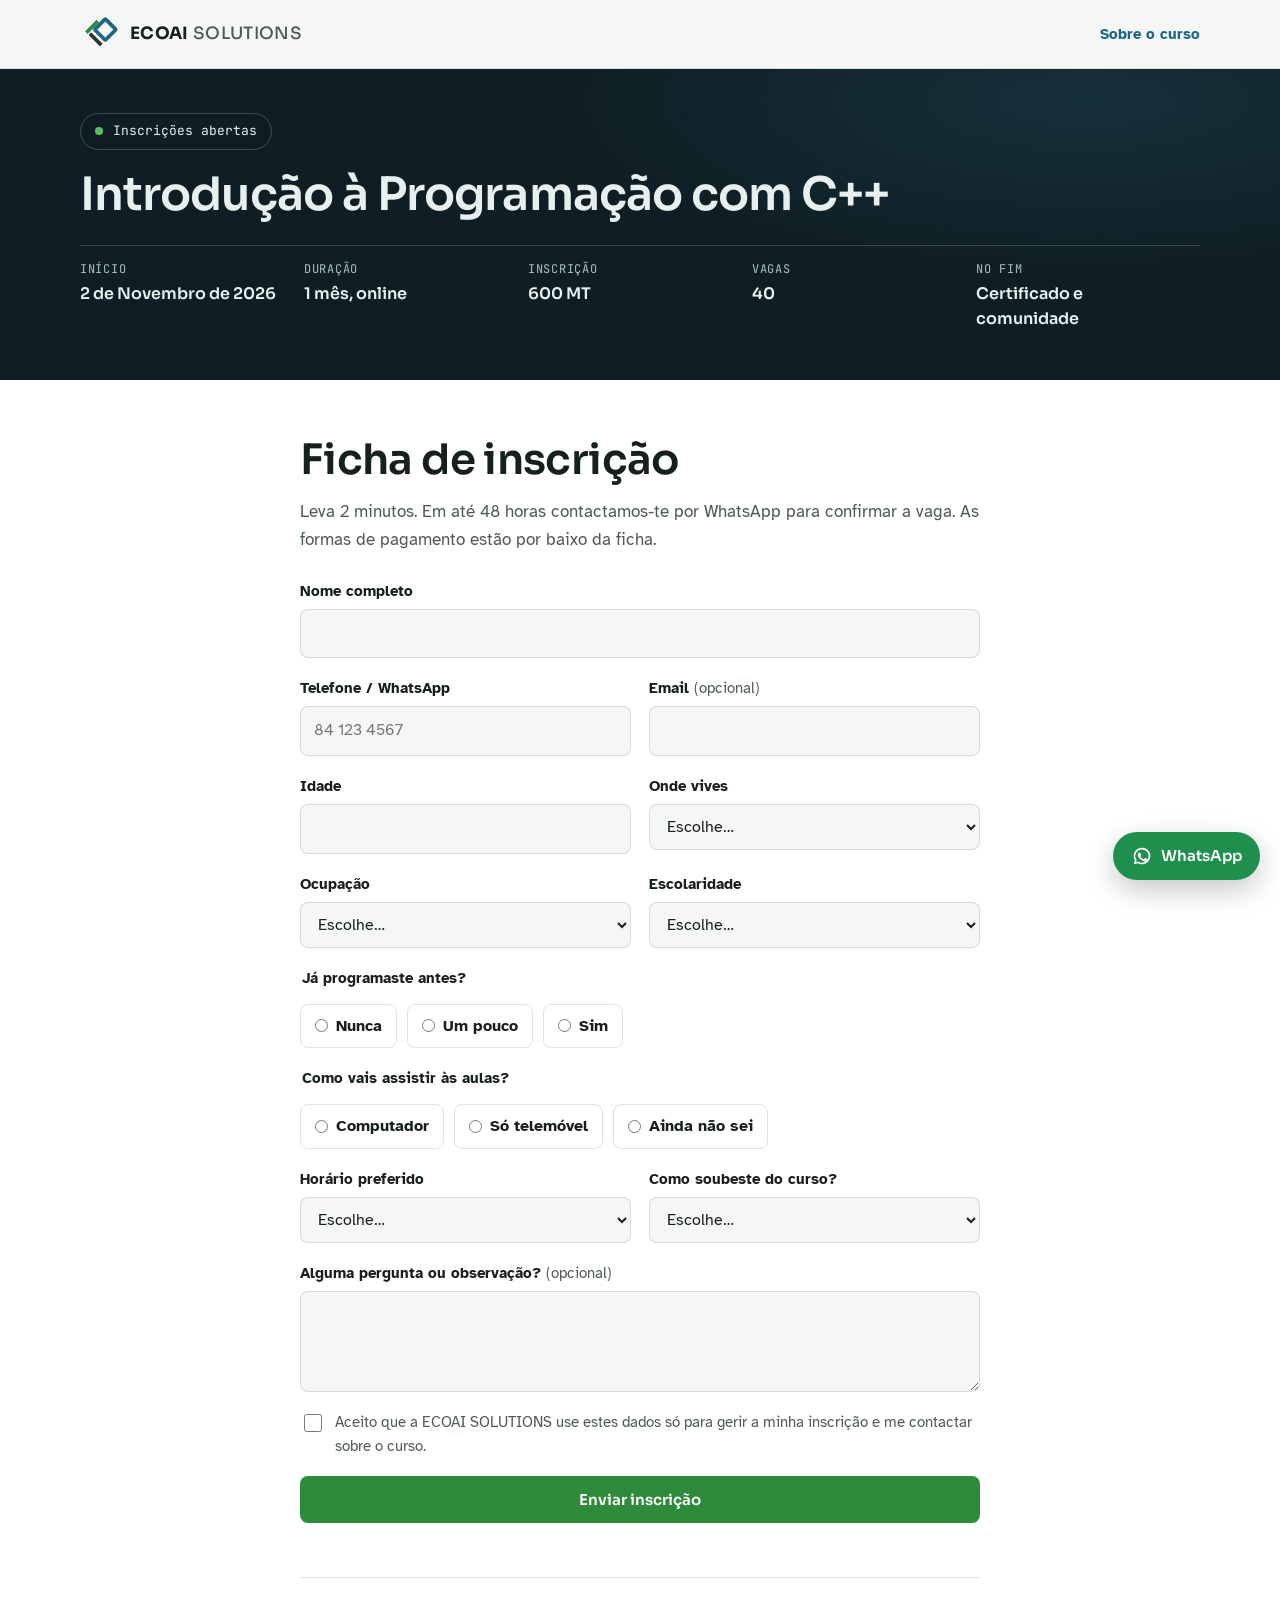
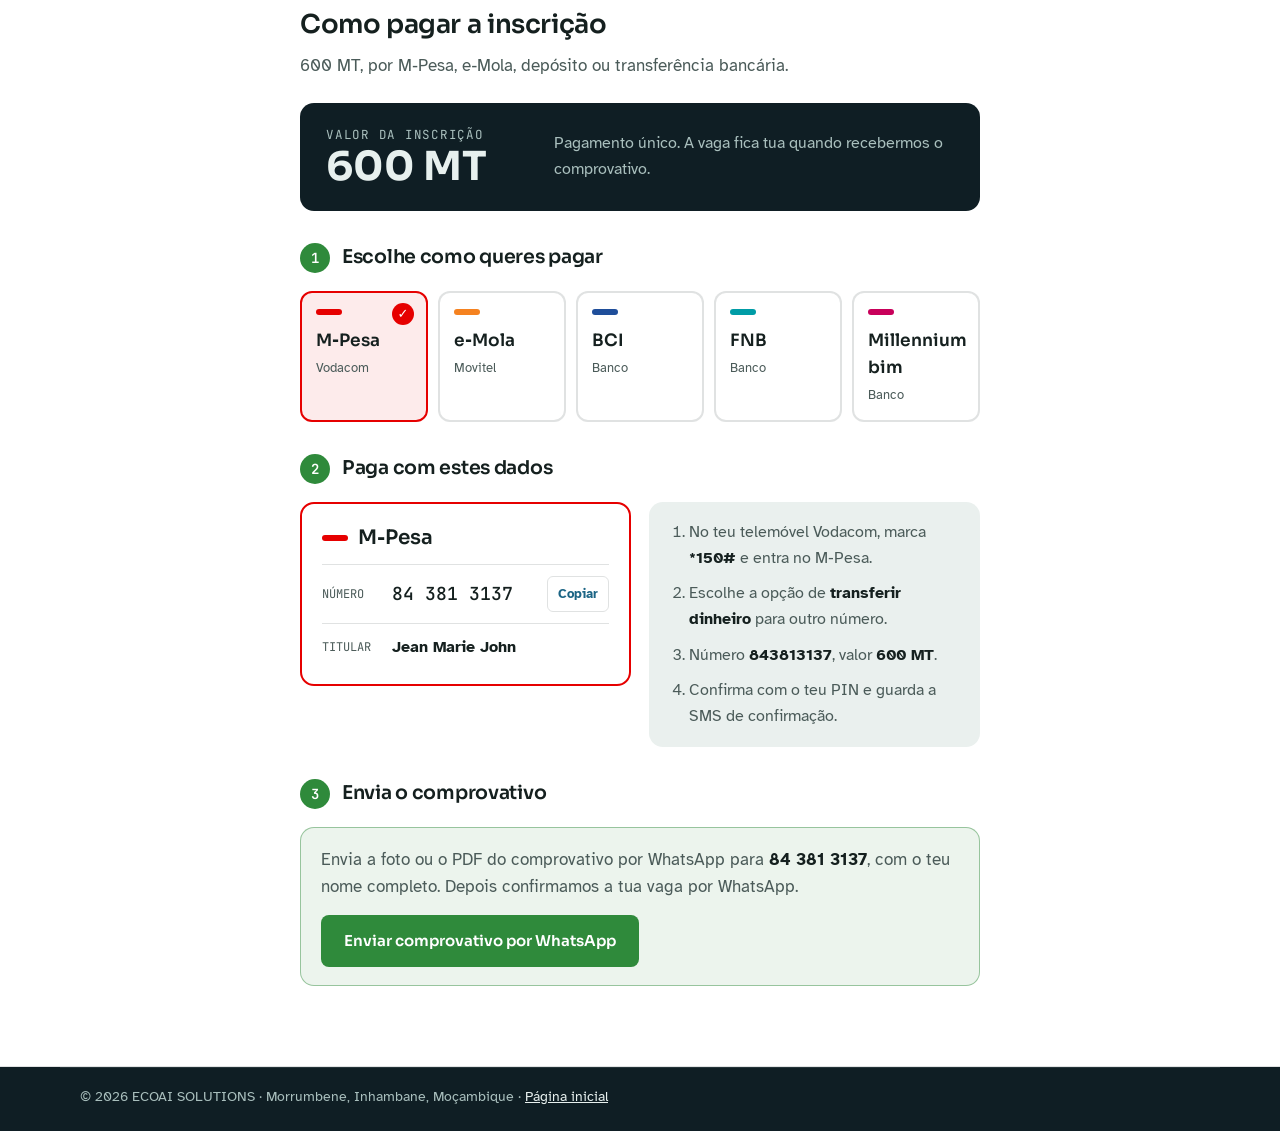
==== commit 458065f4: "Pagamento passo a passo: escolher método, dados com instruções, enviar comprovativo Co-Authored-By: " ====
--- a/inscricao.html
+++ b/inscricao.html
@@ -177,40 +177,82 @@
       <div class="pagamento insc-pag" id="pagamento">
         <h2>Como pagar a inscrição</h2>
         <p class="insc-nota">600 MT, por M&#8209;Pesa, e&#8209;Mola, depósito ou transferência bancária.</p>
-        <div class="contas">
-          <article class="conta">
-            <div class="conta-head"><h3>M&#8209;Pesa</h3><span>Vodacom</span></div>
-            <div class="conta-linha"><span class="conta-k">Número</span><span class="conta-v">84 381 3137</span><button type="button" class="copiar" data-copy="843813137" aria-label="Copiar Número M-Pesa">Copiar</button></div>
-            <p class="conta-tit">Titular: Jean Marie John</p>
-          </article>
-          <article class="conta">
-            <div class="conta-head"><h3>e&#8209;Mola</h3><span>Movitel</span></div>
-            <div class="conta-linha"><span class="conta-k">Número</span><span class="conta-v">86 249 7846</span><button type="button" class="copiar" data-copy="862497846" aria-label="Copiar Número e-Mola">Copiar</button></div>
-            <p class="conta-tit">Titular: Jean Marie John</p>
-          </article>
-          <article class="conta">
-            <div class="conta-head"><h3>BCI</h3><span>Banco</span></div>
-            <div class="conta-linha"><span class="conta-k">Conta</span><span class="conta-v">31686757310001</span><button type="button" class="copiar" data-copy="31686757310001" aria-label="Copiar Conta BCI">Copiar</button></div>
-            <div class="conta-linha"><span class="conta-k">NIB</span><span class="conta-v">0008 0000 16867573101 28</span><button type="button" class="copiar" data-copy="000800001686757310128" aria-label="Copiar NIB BCI">Copiar</button></div>
-            <p class="conta-tit">Titular: ECOAI SOLUTIONS</p>
-          </article>
-          <article class="conta">
-            <div class="conta-head"><h3>FNB</h3><span>Banco</span></div>
-            <div class="conta-linha"><span class="conta-k">Conta</span><span class="conta-v">4592529510001</span><button type="button" class="copiar" data-copy="4592529510001" aria-label="Copiar Conta FNB">Copiar</button></div>
-            <div class="conta-linha"><span class="conta-k">NIB</span><span class="conta-v">0014 0000 45925295101 92</span><button type="button" class="copiar" data-copy="001400004592529510192" aria-label="Copiar NIB FNB">Copiar</button></div>
-            <p class="conta-tit">Titular: ECOAI SOLUTIONS, SU, SA</p>
-          </article>
-          <article class="conta">
-            <div class="conta-head"><h3>Millennium bim</h3><span>Banco</span></div>
-            <div class="conta-linha"><span class="conta-k">Conta</span><span class="conta-v">622623213</span><button type="button" class="copiar" data-copy="622623213" aria-label="Copiar Conta Millennium bim">Copiar</button></div>
-            <div class="conta-linha"><span class="conta-k">NIB</span><span class="conta-v">0001 0000 00622623213 57</span><button type="button" class="copiar" data-copy="000100000062262321357" aria-label="Copiar NIB Millennium bim">Copiar</button></div>
-            <p class="conta-tit">Titular: Jean John</p>
-          </article>
-        </div>
+        <div class="pag" data-pag>
+        <div class="pag-valor">
+          <div><span class="pag-valor-k">Valor da inscrição</span><b>600 MT</b></div>
+          <p>Pagamento único. A vaga fica tua quando recebermos o comprovativo.</p>
+        </div>
+
+        <h3 class="pag-passo"><span>1</span>Escolhe como queres pagar</h3>
+        <div class="pag-ops" role="tablist" aria-label="Formas de pagamento">
+          <button type="button" class="pag-op" role="tab" id="tab-mpesa" aria-controls="det-mpesa" aria-selected="true" data-op="mpesa" data-nome="M&#8209;Pesa" style="--c: #E60000">
+            <span class="pag-cor" aria-hidden="true"></span><b>M&#8209;Pesa</b><small>Vodacom</small>
+          </button>
+          <button type="button" class="pag-op" role="tab" id="tab-emola" aria-controls="det-emola" aria-selected="false" data-op="emola" data-nome="e&#8209;Mola" style="--c: #F58220">
+            <span class="pag-cor" aria-hidden="true"></span><b>e&#8209;Mola</b><small>Movitel</small>
+          </button>
+          <button type="button" class="pag-op" role="tab" id="tab-bci" aria-controls="det-bci" aria-selected="false" data-op="bci" data-nome="BCI" style="--c: #1F4E9A">
+            <span class="pag-cor" aria-hidden="true"></span><b>BCI</b><small>Banco</small>
+          </button>
+          <button type="button" class="pag-op" role="tab" id="tab-fnb" aria-controls="det-fnb" aria-selected="false" data-op="fnb" data-nome="FNB" style="--c: #009CA6">
+            <span class="pag-cor" aria-hidden="true"></span><b>FNB</b><small>Banco</small>
+          </button>
+          <button type="button" class="pag-op" role="tab" id="tab-bim" aria-controls="det-bim" aria-selected="false" data-op="bim" data-nome="Millennium bim" style="--c: #C8005A">
+            <span class="pag-cor" aria-hidden="true"></span><b>Millennium bim</b><small>Banco</small>
+          </button>
+        </div>
+
+        <h3 class="pag-passo"><span>2</span>Paga com estes dados</h3>
+          <div class="pag-det" role="tabpanel" id="det-mpesa" aria-labelledby="tab-mpesa" style="--c: #E60000">
+            <div class="pag-dados">
+              <div class="pag-dados-head"><span class="pag-cor" aria-hidden="true"></span><b>M&#8209;Pesa</b></div>
+              <div class="pag-linha"><span class="pag-k">Número</span><span class="pag-v">84 381 3137</span><button type="button" class="copiar" data-copy="843813137" aria-label="Copiar Número M-Pesa">Copiar</button></div>
+              <div class="pag-linha"><span class="pag-k">Titular</span><span class="pag-v pag-tit">Jean Marie John</span></div>
+            </div>
+            <ol class="pag-como"><li>No teu telemóvel Vodacom, marca <b>*150#</b> e entra no M&#8209;Pesa.</li><li>Escolhe a opção de <b>transferir dinheiro</b> para outro número.</li><li>Número <b>843813137</b>, valor <b>600 MT</b>.</li><li>Confirma com o teu PIN e guarda a SMS de confirmação.</li></ol>
+          </div>
+          <div class="pag-det" role="tabpanel" id="det-emola" aria-labelledby="tab-emola" style="--c: #F58220" hidden>
+            <div class="pag-dados">
+              <div class="pag-dados-head"><span class="pag-cor" aria-hidden="true"></span><b>e&#8209;Mola</b></div>
+              <div class="pag-linha"><span class="pag-k">Número</span><span class="pag-v">86 249 7846</span><button type="button" class="copiar" data-copy="862497846" aria-label="Copiar Número e-Mola">Copiar</button></div>
+              <div class="pag-linha"><span class="pag-k">Titular</span><span class="pag-v pag-tit">Jean Marie John</span></div>
+            </div>
+            <ol class="pag-como"><li>No teu telemóvel Movitel, marca <b>*898#</b> e entra no e&#8209;Mola.</li><li>Escolhe a opção de <b>transferir dinheiro</b> para outro número.</li><li>Número <b>862497846</b>, valor <b>600 MT</b>.</li><li>Confirma com o teu PIN e guarda a SMS de confirmação.</li></ol>
+          </div>
+          <div class="pag-det" role="tabpanel" id="det-bci" aria-labelledby="tab-bci" style="--c: #1F4E9A" hidden>
+            <div class="pag-dados">
+              <div class="pag-dados-head"><span class="pag-cor" aria-hidden="true"></span><b>BCI</b></div>
+              <div class="pag-linha"><span class="pag-k">Conta</span><span class="pag-v">31686757310001</span><button type="button" class="copiar" data-copy="31686757310001" aria-label="Copiar Conta BCI">Copiar</button></div>
+              <div class="pag-linha"><span class="pag-k">NIB</span><span class="pag-v">0008 0000 16867573101 28</span><button type="button" class="copiar" data-copy="000800001686757310128" aria-label="Copiar NIB BCI">Copiar</button></div>
+              <div class="pag-linha"><span class="pag-k">Titular</span><span class="pag-v pag-tit">ECOAI SOLUTIONS</span></div>
+            </div>
+            <ol class="pag-como"><li>Na app do banco, no balcão ou no ATM, escolhe <b>transferência</b> ou <b>depósito</b>.</li><li>Se a tua conta é do mesmo banco, usa o número de conta. Se é de outro banco, usa o <b>NIB</b>.</li><li>Valor <b>600 MT</b>. Na descrição escreve o <b>teu nome</b>.</li><li>Guarda o comprovativo (foto ou PDF).</li></ol>
+          </div>
+          <div class="pag-det" role="tabpanel" id="det-fnb" aria-labelledby="tab-fnb" style="--c: #009CA6" hidden>
+            <div class="pag-dados">
+              <div class="pag-dados-head"><span class="pag-cor" aria-hidden="true"></span><b>FNB</b></div>
+              <div class="pag-linha"><span class="pag-k">Conta</span><span class="pag-v">4592529510001</span><button type="button" class="copiar" data-copy="4592529510001" aria-label="Copiar Conta FNB">Copiar</button></div>
+              <div class="pag-linha"><span class="pag-k">NIB</span><span class="pag-v">0014 0000 45925295101 92</span><button type="button" class="copiar" data-copy="001400004592529510192" aria-label="Copiar NIB FNB">Copiar</button></div>
+              <div class="pag-linha"><span class="pag-k">Titular</span><span class="pag-v pag-tit">ECOAI SOLUTIONS, SU, SA</span></div>
+            </div>
+            <ol class="pag-como"><li>Na app do banco, no balcão ou no ATM, escolhe <b>transferência</b> ou <b>depósito</b>.</li><li>Se a tua conta é do mesmo banco, usa o número de conta. Se é de outro banco, usa o <b>NIB</b>.</li><li>Valor <b>600 MT</b>. Na descrição escreve o <b>teu nome</b>.</li><li>Guarda o comprovativo (foto ou PDF).</li></ol>
+          </div>
+          <div class="pag-det" role="tabpanel" id="det-bim" aria-labelledby="tab-bim" style="--c: #C8005A" hidden>
+            <div class="pag-dados">
+              <div class="pag-dados-head"><span class="pag-cor" aria-hidden="true"></span><b>Millennium bim</b></div>
+              <div class="pag-linha"><span class="pag-k">Conta</span><span class="pag-v">622623213</span><button type="button" class="copiar" data-copy="622623213" aria-label="Copiar Conta Millennium bim">Copiar</button></div>
+              <div class="pag-linha"><span class="pag-k">NIB</span><span class="pag-v">0001 0000 00622623213 57</span><button type="button" class="copiar" data-copy="000100000062262321357" aria-label="Copiar NIB Millennium bim">Copiar</button></div>
+              <div class="pag-linha"><span class="pag-k">Titular</span><span class="pag-v pag-tit">Jean John</span></div>
+            </div>
+            <ol class="pag-como"><li>Na app do banco, no balcão ou no ATM, escolhe <b>transferência</b> ou <b>depósito</b>.</li><li>Se a tua conta é do mesmo banco, usa o número de conta. Se é de outro banco, usa o <b>NIB</b>.</li><li>Valor <b>600 MT</b>. Na descrição escreve o <b>teu nome</b>.</li><li>Guarda o comprovativo (foto ou PDF).</li></ol>
+          </div>
+
+        <h3 class="pag-passo"><span>3</span>Envia o comprovativo</h3>
         <div class="comprovativo">
-          <p><b>Depois de pagar</b>, envia o comprovativo por WhatsApp para 84 381 3137, com o teu nome completo. A vaga fica confirmada quando o pagamento chega.</p>
+          <p>Envia a foto ou o PDF do comprovativo por WhatsApp para <b>84 381 3137</b>, com o teu nome completo. Depois confirmamos a tua vaga por WhatsApp.</p>
           <a class="btn btn-primary" id="waComprovativo" href="#" target="_blank" rel="noopener" hidden>Enviar comprovativo por WhatsApp</a>
         </div>
+      </div>
       </div>
     </div>
   </section>
--- a/styles.css
+++ b/styles.css
@@ -658,3 +658,51 @@
 .comprovativo b { color: var(--ink); }
 .insc-pag { margin-top: 40px; padding-top: 32px; border-top: 1px solid var(--line); display: flex; flex-direction: column; gap: 12px; }
 .insc-pag h2 { font-size: 26px; }
+
+/* ---------- pagamento passo a passo ---------- */
+.pag { display: flex; flex-direction: column; gap: 18px; max-width: 920px; }
+.pag-valor { display: flex; flex-wrap: wrap; align-items: center; justify-content: space-between; gap: 12px 28px; background: var(--night); color: var(--on-night); border-radius: 14px; padding: 22px 26px; }
+.pag-valor-k { display: block; font-family: var(--f-mono); font-size: 12.5px; letter-spacing: .06em; text-transform: uppercase; color: var(--on-night-soft); }
+.pag-valor b { font-family: var(--f-display); font-size: 40px; font-weight: 700; line-height: 1.1; }
+.pag-valor p { color: var(--on-night-soft); max-width: 40ch; font-size: 16px; }
+.pag-passo { display: flex; align-items: center; gap: 12px; font-size: 19px; margin-top: 14px; }
+.pag-passo span { flex: none; width: 30px; height: 30px; border-radius: 50%; display: grid; place-items: center; background: var(--green); color: var(--green-ink); font-family: var(--f-mono); font-size: 14px; }
+.pag-ops { display: grid; grid-template-columns: repeat(5, minmax(0, 1fr)); gap: 10px; }
+.pag-op {
+  font: inherit; color: var(--ink); text-align: left; cursor: pointer;
+  display: flex; flex-direction: column; align-items: flex-start; gap: 4px;
+  padding: 16px 14px 14px; min-height: 96px;
+  background: var(--surface); border: 2px solid var(--line); border-radius: 12px;
+  position: relative; transition: border-color .15s, background .15s, transform .15s;
+}
+.pag-op:hover { border-color: color-mix(in srgb, var(--c) 55%, var(--line)); transform: translateY(-1px); }
+.pag-op b { font-family: var(--f-display); font-size: 17px; font-weight: 600; }
+.pag-op small { font-size: 13px; color: var(--ink-soft); }
+.pag-cor { width: 26px; height: 6px; border-radius: 3px; background: var(--c); margin-bottom: 8px; }
+.pag-op[aria-selected="true"] { border-color: var(--c); background: color-mix(in srgb, var(--c) 8%, var(--surface)); }
+.pag-op[aria-selected="true"]::after { content: "✓"; position: absolute; top: 10px; right: 12px; width: 22px; height: 22px; border-radius: 50%; background: var(--c); color: #fff; font-size: 13px; display: grid; place-items: center; font-weight: 700; }
+.pag-det { display: grid; grid-template-columns: minmax(0, 1fr) minmax(0, 1fr); gap: 18px; align-items: start; }
+.pag-dados { background: var(--surface); border: 2px solid var(--c); border-radius: 14px; padding: 18px 20px 12px; display: flex; flex-direction: column; min-width: 0; }
+.pag-dados-head { display: flex; align-items: center; gap: 10px; padding-bottom: 10px; }
+.pag-dados-head .pag-cor { margin: 0; }
+.pag-dados-head b { font-family: var(--f-display); font-size: 20px; font-weight: 600; }
+.pag-linha { display: grid; grid-template-columns: 60px minmax(0, 1fr) auto; align-items: center; gap: 10px; padding: 11px 0; border-top: 1px solid var(--line); }
+.pag-k { font-family: var(--f-mono); font-size: 12px; text-transform: uppercase; color: var(--ink-soft); }
+.pag-v { font-family: var(--f-mono); font-size: 18px; font-weight: 500; font-variant-numeric: tabular-nums; overflow-wrap: anywhere; user-select: all; }
+.pag-tit { font-family: var(--f-body); font-size: 16px; font-weight: 700; user-select: text; }
+.pag-como { margin: 0; padding: 18px 20px 18px 40px; background: var(--surface-2); border-radius: 14px; display: flex; flex-direction: column; gap: 10px; font-size: 16px; color: var(--ink-soft); min-width: 0; }
+.pag-como b { color: var(--ink); }
+.pag .comprovativo { margin-top: 0; background: color-mix(in srgb, var(--green) 9%, var(--surface)); border: 1.5px solid color-mix(in srgb, var(--green) 45%, transparent); border-radius: 14px; padding: 18px 20px; }
+@media (max-width: 860px) {
+  .pag-ops { grid-template-columns: repeat(3, minmax(0, 1fr)); }
+  .pag-det { grid-template-columns: 1fr; }
+}
+@media (max-width: 520px) {
+  .pag-ops { grid-template-columns: repeat(6, minmax(0, 1fr)); gap: 8px; }
+  .pag-op { grid-column: span 2; padding: 12px 10px 10px; min-height: 84px; }
+  .pag-op:nth-child(-n+2) { grid-column: span 3; }
+  .pag-op b { font-size: 15px; }
+  .pag-op[aria-selected="true"]::after { top: 8px; right: 8px; width: 18px; height: 18px; font-size: 11px; }
+  .pag-valor b { font-size: 34px; }
+  .pag-v { font-size: 16px; }
+}
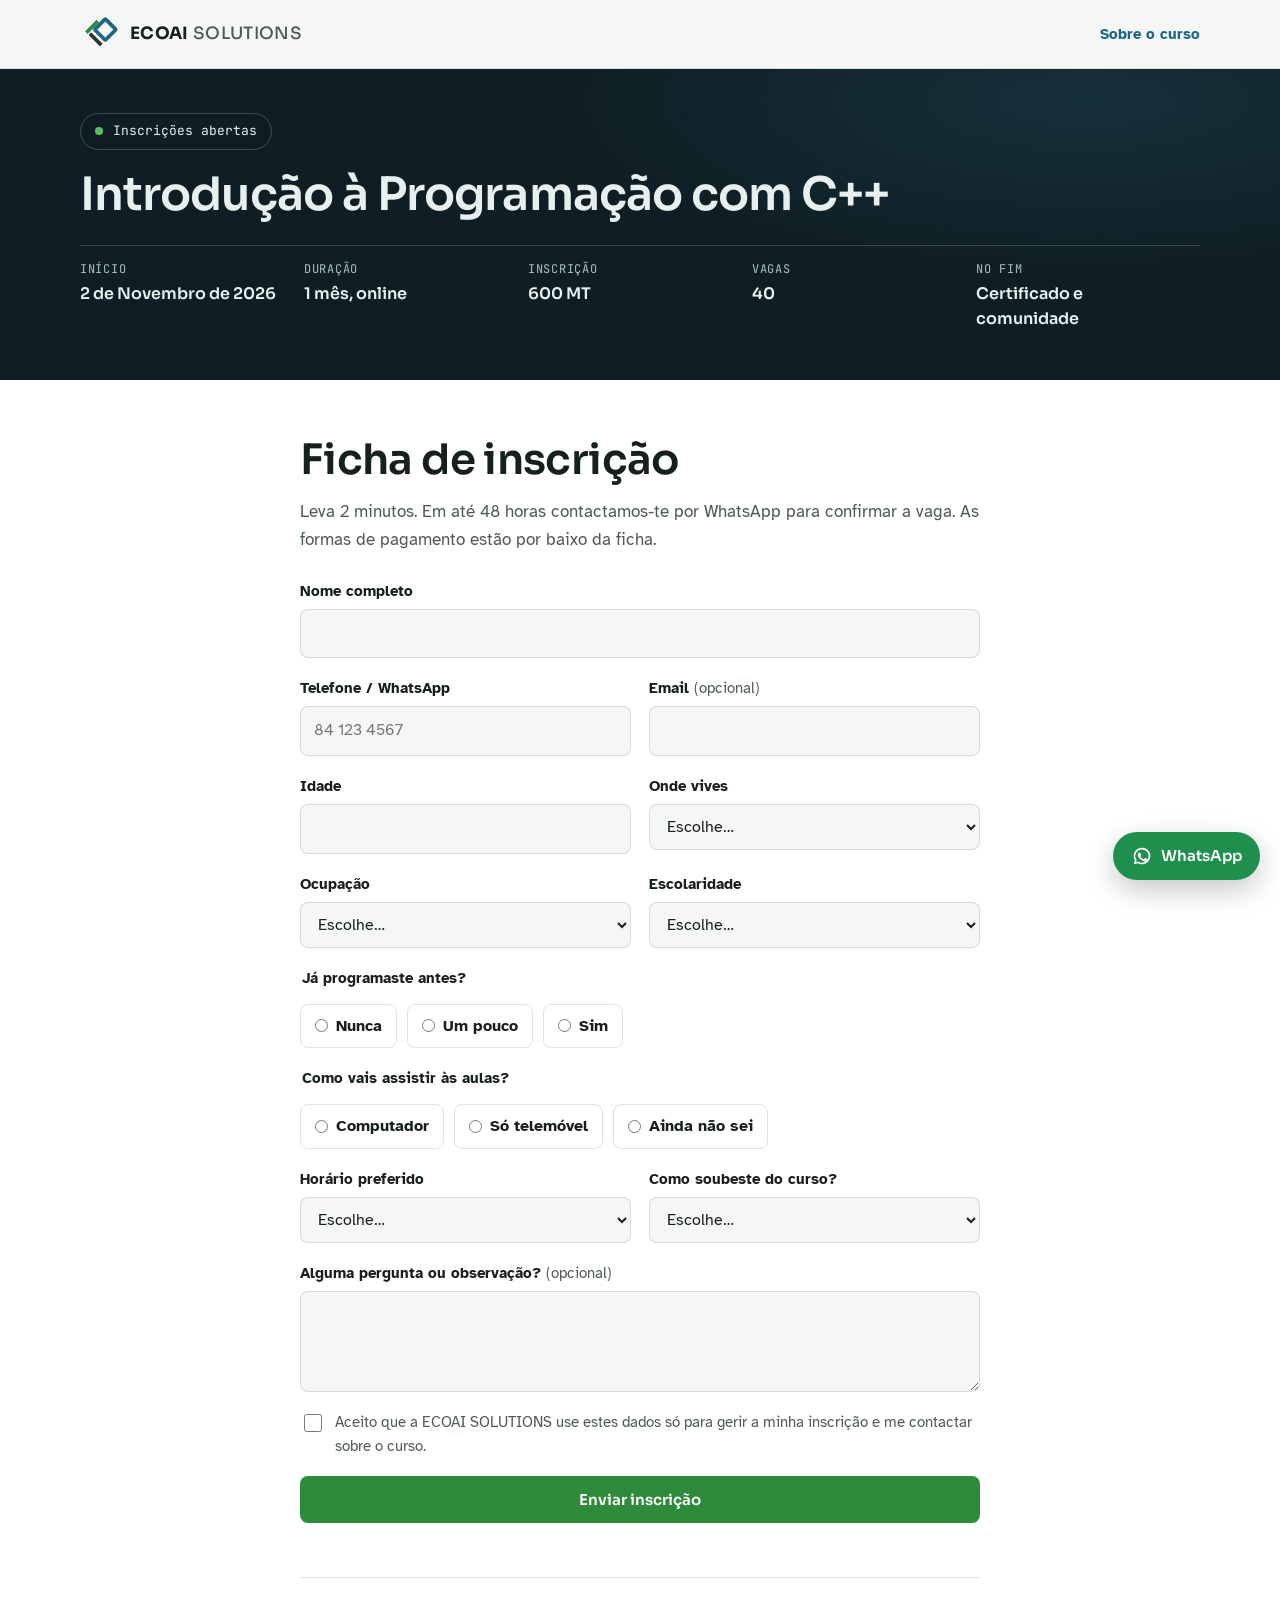
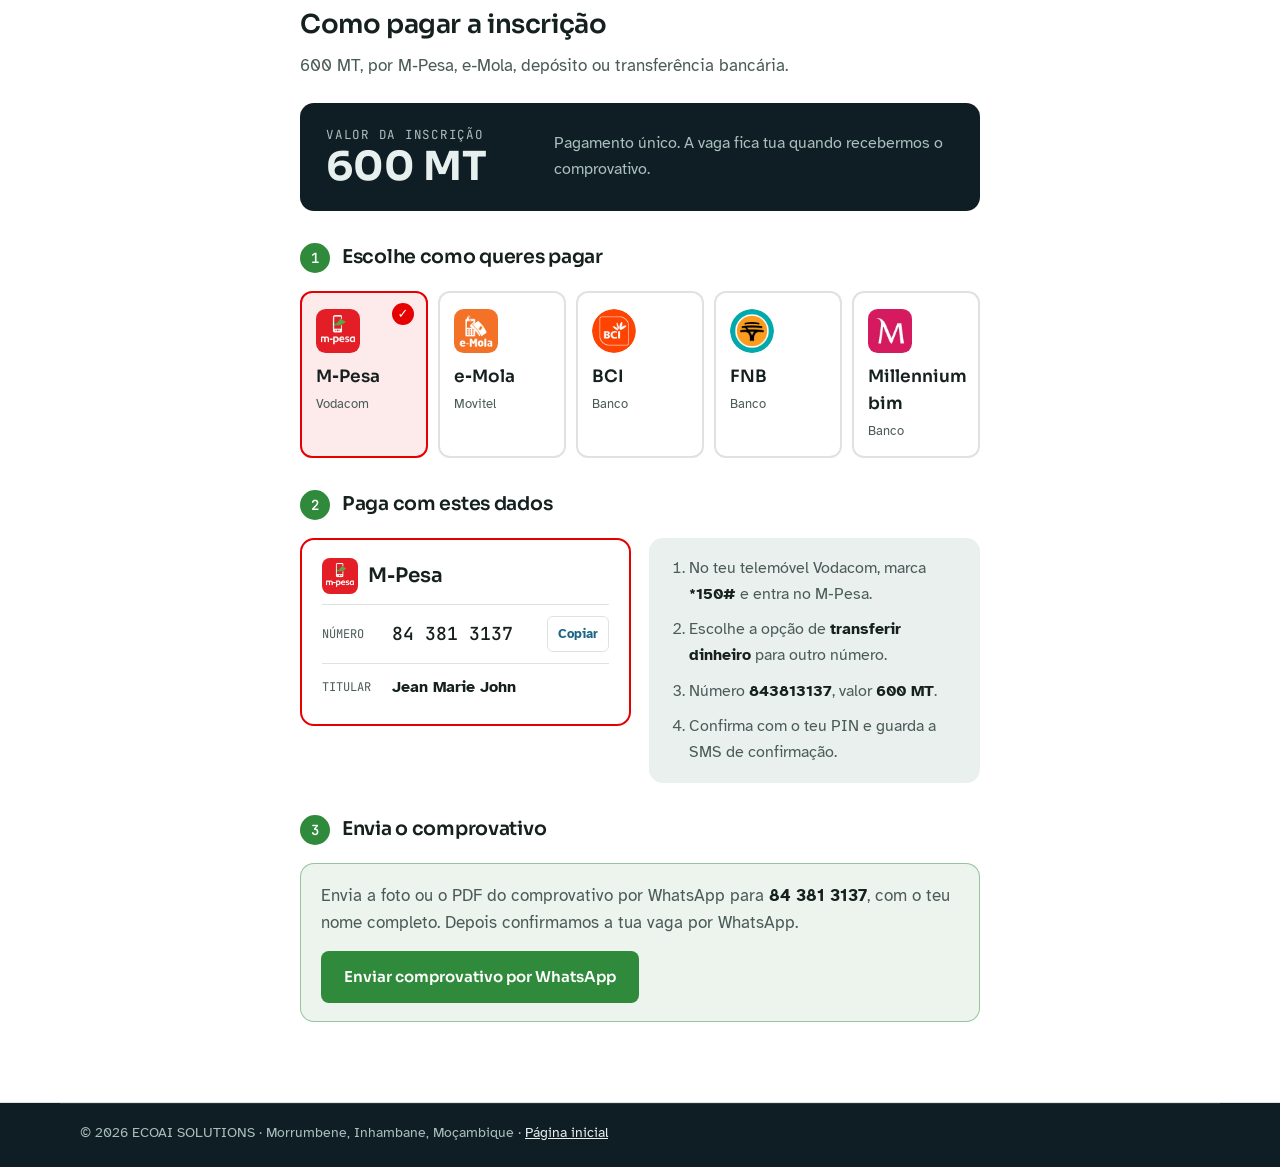
==== commit b2912b9a: "Logótipos das formas de pagamento (M-Pesa, e-Mola, BCI, FNB, Millennium bim) Co-Authored-By: Claude " ====
--- a/inscricao.html
+++ b/inscricao.html
@@ -186,26 +186,26 @@
         <h3 class="pag-passo"><span>1</span>Escolhe como queres pagar</h3>
         <div class="pag-ops" role="tablist" aria-label="Formas de pagamento">
           <button type="button" class="pag-op" role="tab" id="tab-mpesa" aria-controls="det-mpesa" aria-selected="true" data-op="mpesa" data-nome="M&#8209;Pesa" style="--c: #E60000">
-            <span class="pag-cor" aria-hidden="true"></span><b>M&#8209;Pesa</b><small>Vodacom</small>
+            <img class="pag-logo" src="img/pagamento/mpesa.png" alt="" width="44" height="44"><b>M&#8209;Pesa</b><small>Vodacom</small>
           </button>
           <button type="button" class="pag-op" role="tab" id="tab-emola" aria-controls="det-emola" aria-selected="false" data-op="emola" data-nome="e&#8209;Mola" style="--c: #F58220">
-            <span class="pag-cor" aria-hidden="true"></span><b>e&#8209;Mola</b><small>Movitel</small>
+            <img class="pag-logo" src="img/pagamento/emola.png" alt="" width="44" height="44"><b>e&#8209;Mola</b><small>Movitel</small>
           </button>
           <button type="button" class="pag-op" role="tab" id="tab-bci" aria-controls="det-bci" aria-selected="false" data-op="bci" data-nome="BCI" style="--c: #1F4E9A">
-            <span class="pag-cor" aria-hidden="true"></span><b>BCI</b><small>Banco</small>
+            <img class="pag-logo redondo" src="img/pagamento/bci.png" alt="" width="44" height="44"><b>BCI</b><small>Banco</small>
           </button>
           <button type="button" class="pag-op" role="tab" id="tab-fnb" aria-controls="det-fnb" aria-selected="false" data-op="fnb" data-nome="FNB" style="--c: #009CA6">
-            <span class="pag-cor" aria-hidden="true"></span><b>FNB</b><small>Banco</small>
+            <img class="pag-logo redondo" src="img/pagamento/fnb.png" alt="" width="44" height="44"><b>FNB</b><small>Banco</small>
           </button>
           <button type="button" class="pag-op" role="tab" id="tab-bim" aria-controls="det-bim" aria-selected="false" data-op="bim" data-nome="Millennium bim" style="--c: #C8005A">
-            <span class="pag-cor" aria-hidden="true"></span><b>Millennium bim</b><small>Banco</small>
+            <img class="pag-logo" src="img/pagamento/bim.png" alt="" width="44" height="44"><b>Millennium bim</b><small>Banco</small>
           </button>
         </div>
 
         <h3 class="pag-passo"><span>2</span>Paga com estes dados</h3>
           <div class="pag-det" role="tabpanel" id="det-mpesa" aria-labelledby="tab-mpesa" style="--c: #E60000">
             <div class="pag-dados">
-              <div class="pag-dados-head"><span class="pag-cor" aria-hidden="true"></span><b>M&#8209;Pesa</b></div>
+              <div class="pag-dados-head"><img class="pag-logo" src="img/pagamento/mpesa.png" alt="" width="44" height="44"><b>M&#8209;Pesa</b></div>
               <div class="pag-linha"><span class="pag-k">Número</span><span class="pag-v">84 381 3137</span><button type="button" class="copiar" data-copy="843813137" aria-label="Copiar Número M-Pesa">Copiar</button></div>
               <div class="pag-linha"><span class="pag-k">Titular</span><span class="pag-v pag-tit">Jean Marie John</span></div>
             </div>
@@ -213,7 +213,7 @@
           </div>
           <div class="pag-det" role="tabpanel" id="det-emola" aria-labelledby="tab-emola" style="--c: #F58220" hidden>
             <div class="pag-dados">
-              <div class="pag-dados-head"><span class="pag-cor" aria-hidden="true"></span><b>e&#8209;Mola</b></div>
+              <div class="pag-dados-head"><img class="pag-logo" src="img/pagamento/emola.png" alt="" width="44" height="44"><b>e&#8209;Mola</b></div>
               <div class="pag-linha"><span class="pag-k">Número</span><span class="pag-v">86 249 7846</span><button type="button" class="copiar" data-copy="862497846" aria-label="Copiar Número e-Mola">Copiar</button></div>
               <div class="pag-linha"><span class="pag-k">Titular</span><span class="pag-v pag-tit">Jean Marie John</span></div>
             </div>
@@ -221,7 +221,7 @@
           </div>
           <div class="pag-det" role="tabpanel" id="det-bci" aria-labelledby="tab-bci" style="--c: #1F4E9A" hidden>
             <div class="pag-dados">
-              <div class="pag-dados-head"><span class="pag-cor" aria-hidden="true"></span><b>BCI</b></div>
+              <div class="pag-dados-head"><img class="pag-logo redondo" src="img/pagamento/bci.png" alt="" width="44" height="44"><b>BCI</b></div>
               <div class="pag-linha"><span class="pag-k">Conta</span><span class="pag-v">31686757310001</span><button type="button" class="copiar" data-copy="31686757310001" aria-label="Copiar Conta BCI">Copiar</button></div>
               <div class="pag-linha"><span class="pag-k">NIB</span><span class="pag-v">0008 0000 16867573101 28</span><button type="button" class="copiar" data-copy="000800001686757310128" aria-label="Copiar NIB BCI">Copiar</button></div>
               <div class="pag-linha"><span class="pag-k">Titular</span><span class="pag-v pag-tit">ECOAI SOLUTIONS</span></div>
@@ -230,7 +230,7 @@
           </div>
           <div class="pag-det" role="tabpanel" id="det-fnb" aria-labelledby="tab-fnb" style="--c: #009CA6" hidden>
             <div class="pag-dados">
-              <div class="pag-dados-head"><span class="pag-cor" aria-hidden="true"></span><b>FNB</b></div>
+              <div class="pag-dados-head"><img class="pag-logo redondo" src="img/pagamento/fnb.png" alt="" width="44" height="44"><b>FNB</b></div>
               <div class="pag-linha"><span class="pag-k">Conta</span><span class="pag-v">4592529510001</span><button type="button" class="copiar" data-copy="4592529510001" aria-label="Copiar Conta FNB">Copiar</button></div>
               <div class="pag-linha"><span class="pag-k">NIB</span><span class="pag-v">0014 0000 45925295101 92</span><button type="button" class="copiar" data-copy="001400004592529510192" aria-label="Copiar NIB FNB">Copiar</button></div>
               <div class="pag-linha"><span class="pag-k">Titular</span><span class="pag-v pag-tit">ECOAI SOLUTIONS, SU, SA</span></div>
@@ -239,7 +239,7 @@
           </div>
           <div class="pag-det" role="tabpanel" id="det-bim" aria-labelledby="tab-bim" style="--c: #C8005A" hidden>
             <div class="pag-dados">
-              <div class="pag-dados-head"><span class="pag-cor" aria-hidden="true"></span><b>Millennium bim</b></div>
+              <div class="pag-dados-head"><img class="pag-logo" src="img/pagamento/bim.png" alt="" width="44" height="44"><b>Millennium bim</b></div>
               <div class="pag-linha"><span class="pag-k">Conta</span><span class="pag-v">622623213</span><button type="button" class="copiar" data-copy="622623213" aria-label="Copiar Conta Millennium bim">Copiar</button></div>
               <div class="pag-linha"><span class="pag-k">NIB</span><span class="pag-v">0001 0000 00622623213 57</span><button type="button" class="copiar" data-copy="000100000062262321357" aria-label="Copiar NIB Millennium bim">Copiar</button></div>
               <div class="pag-linha"><span class="pag-k">Titular</span><span class="pag-v pag-tit">Jean John</span></div>
--- a/styles.css
+++ b/styles.css
@@ -706,3 +706,7 @@
   .pag-valor b { font-size: 34px; }
   .pag-v { font-size: 16px; }
 }
+.pag-logo { width: 44px; height: 44px; border-radius: 22%; object-fit: cover; margin-bottom: 6px; display: block; }
+.pag-logo.redondo { border-radius: 50%; }
+.pag-dados-head .pag-logo { width: 36px; height: 36px; margin: 0; }
+@media (max-width: 520px) { .pag-op .pag-logo { width: 36px; height: 36px; } }
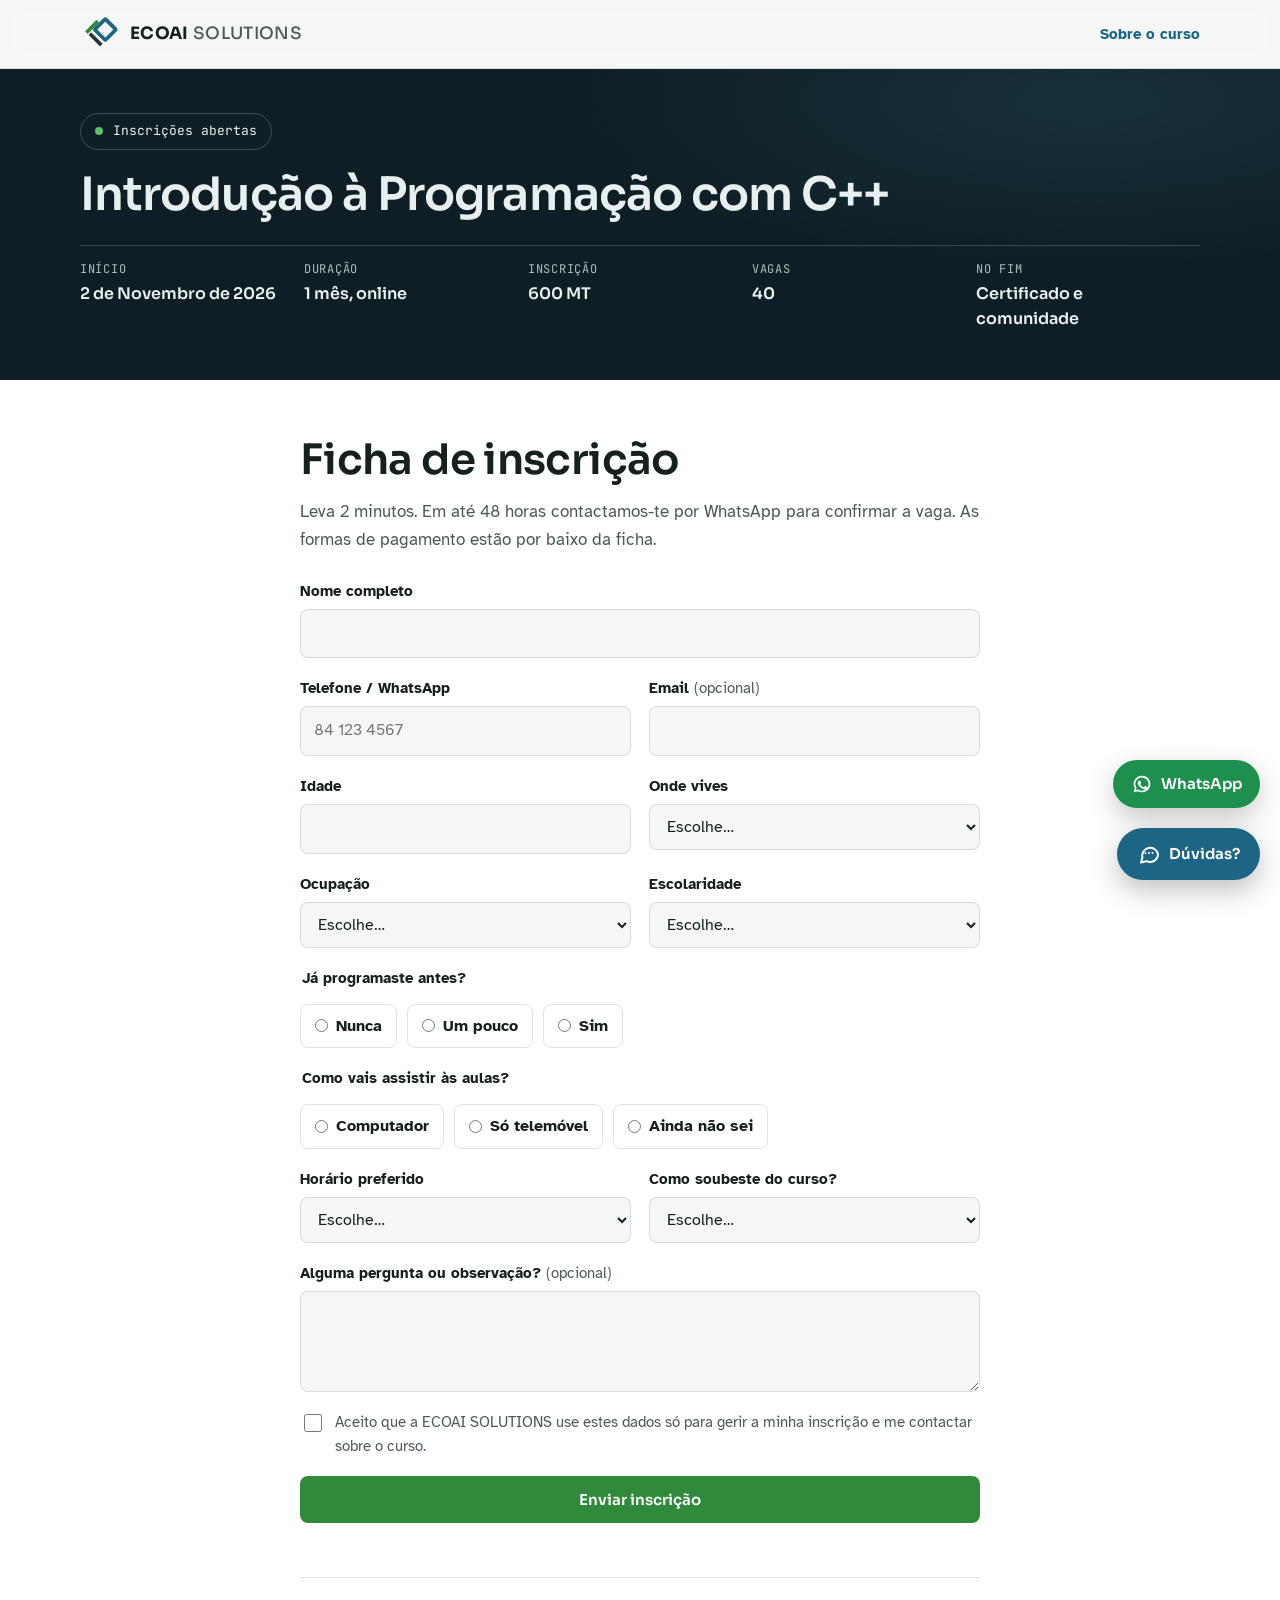
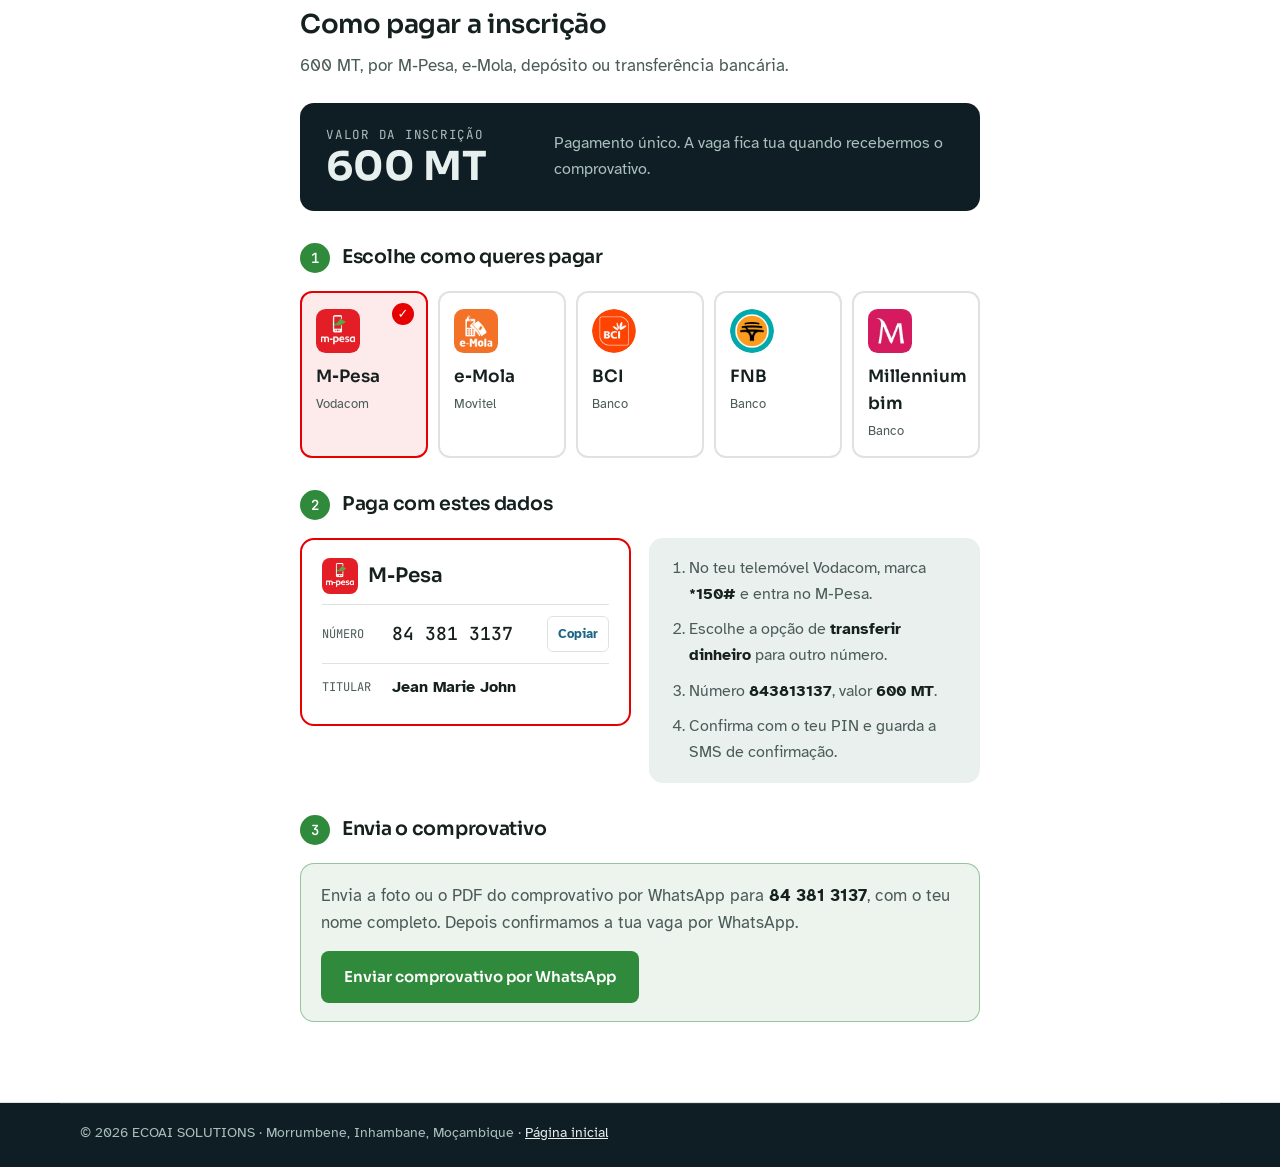
==== commit 6757f04d: "Assistente do site (chatbot) com respostas sobre o curso, pagamentos e serviços Co-Authored-By: Clau" ====
--- a/inscricao.html
+++ b/inscricao.html
@@ -270,5 +270,6 @@
 </footer>
 
 <script src="script.js"></script>
+<script src="chatbot.js"></script>
 </body>
 </html>
--- a/styles.css
+++ b/styles.css
@@ -710,3 +710,64 @@
 .pag-logo.redondo { border-radius: 50%; }
 .pag-dados-head .pag-logo { width: 36px; height: 36px; margin: 0; }
 @media (max-width: 520px) { .pag-op .pag-logo { width: 36px; height: 36px; } }
+
+/* ---------- assistente (chatbot) ---------- */
+.sr-only { position: absolute !important; width: 1px; height: 1px; padding: 0; margin: -1px; overflow: hidden; clip: rect(0 0 0 0); white-space: nowrap; border: 0; }
+.tem-chat .wa-float { bottom: calc(92px + env(safe-area-inset-bottom, 0px)); }
+.chat-aberto .wa-float { display: none; }
+.chat-lancar {
+  position: fixed; z-index: 65;
+  right: calc(20px + env(safe-area-inset-right, 0px)); bottom: calc(20px + env(safe-area-inset-bottom, 0px));
+  display: inline-flex; align-items: center; gap: 8px;
+  padding: 14px 20px; border: 0; border-radius: 999px; cursor: pointer;
+  background: var(--blue); color: #FFFFFF; font: inherit; font-family: var(--f-display); font-weight: 600; font-size: 15px;
+  box-shadow: 0 10px 28px rgba(0, 0, 0, .25); transition: transform .2s var(--ease);
+}
+.chat-lancar:hover { transform: translateY(-2px); }
+.chat-aberto .chat-lancar { display: none; }
+.chat-janela {
+  position: fixed; z-index: 70;
+  right: calc(20px + env(safe-area-inset-right, 0px)); bottom: calc(20px + env(safe-area-inset-bottom, 0px));
+  width: min(380px, calc(100vw - 32px)); height: min(600px, calc(100dvh - 40px));
+  display: flex; flex-direction: column; overflow: hidden;
+  background: var(--surface); color: var(--ink); border: 1px solid var(--line); border-radius: 18px;
+  box-shadow: 0 24px 60px rgba(0, 0, 0, .28);
+}
+.chat-topo { display: flex; align-items: center; gap: 12px; padding: 14px 14px 14px 16px; background: var(--night); color: var(--on-night); }
+.chat-topo img { background: #F5F7F6; border-radius: 8px; padding: 3px; }
+.chat-topo div { display: flex; flex-direction: column; flex: 1; min-width: 0; }
+.chat-topo b { font-family: var(--f-display); font-size: 16px; }
+.chat-topo span { font-size: 13px; color: var(--on-night-soft); display: flex; align-items: center; gap: 6px; }
+.chat-topo span::before { content: ""; width: 7px; height: 7px; border-radius: 50%; background: #5BBF67; }
+.chat-fechar { background: none; border: 0; color: var(--on-night); cursor: pointer; padding: 8px; border-radius: 8px; display: grid; place-items: center; }
+.chat-fechar:hover { background: rgba(255, 255, 255, .1); }
+.chat-msgs { flex: 1; overflow-y: auto; padding: 16px; display: flex; flex-direction: column; gap: 10px; background: var(--bg); }
+.chat-msg { display: flex; flex-direction: column; gap: 6px; max-width: 88%; }
+.chat-msg.eu { align-self: flex-end; align-items: flex-end; }
+.chat-bolha { padding: 10px 13px; border-radius: 14px; font-size: 15px; line-height: 1.5; overflow-wrap: anywhere; }
+.bot .chat-bolha { background: var(--surface); border: 1px solid var(--line); border-bottom-left-radius: 4px; }
+.eu .chat-bolha { background: var(--blue); color: #FFFFFF; border-bottom-right-radius: 4px; }
+.chat-acoes { display: flex; flex-wrap: wrap; gap: 6px; }
+.chat-acao { font-size: 14px; font-weight: 700; text-decoration: none; padding: 8px 12px; border-radius: 999px; border: 1.5px solid var(--blue); color: var(--blue); background: var(--surface); }
+.chat-acao.wa { border-color: var(--green); color: var(--green); }
+.chat-acao:hover { background: color-mix(in srgb, var(--blue) 10%, var(--surface)); }
+.escrever .chat-bolha { display: flex; gap: 4px; padding: 14px; }
+.escrever span { width: 7px; height: 7px; border-radius: 50%; background: var(--ink-soft); animation: pontos 1s infinite; }
+.escrever span:nth-child(2) { animation-delay: .15s; } .escrever span:nth-child(3) { animation-delay: .3s; }
+@keyframes pontos { 50% { opacity: .25; transform: translateY(-2px); } }
+.chat-sug { display: flex; gap: 6px; overflow-x: auto; padding: 10px 12px 2px; background: var(--surface); border-top: 1px solid var(--line); }
+.chat-sug:empty { display: none; }
+.chat-chip { flex: none; font: inherit; font-size: 13.5px; font-weight: 700; padding: 7px 12px; border-radius: 999px; border: 1.5px solid var(--line); background: var(--bg); color: var(--ink); cursor: pointer; }
+.chat-chip:hover { border-color: var(--blue); }
+.chat-form { display: flex; gap: 8px; padding: 10px 12px 12px; background: var(--surface); }
+.chat-form input { flex: 1; min-width: 0; font: inherit; font-size: 16px; color: var(--ink); background: var(--bg); border: 1.5px solid var(--line); border-radius: 999px; padding: 10px 14px; }
+.chat-form input:focus { outline: none; border-color: var(--blue); }
+.chat-form button { flex: none; width: 44px; height: 44px; border-radius: 50%; border: 0; background: var(--green); color: var(--green-ink); cursor: pointer; display: grid; place-items: center; }
+@media (max-width: 720px) {
+  .chat-lancar span { display: none; }
+  .chat-lancar { padding: 15px; }
+  .tem-chat .wa-float { bottom: calc(88px + env(safe-area-inset-bottom, 0px)); }
+}
+@media (max-width: 480px) {
+  .chat-janela { right: 0; bottom: 0; width: 100vw; height: 100dvh; border-radius: 0; border: 0; padding-bottom: env(safe-area-inset-bottom, 0px); }
+}
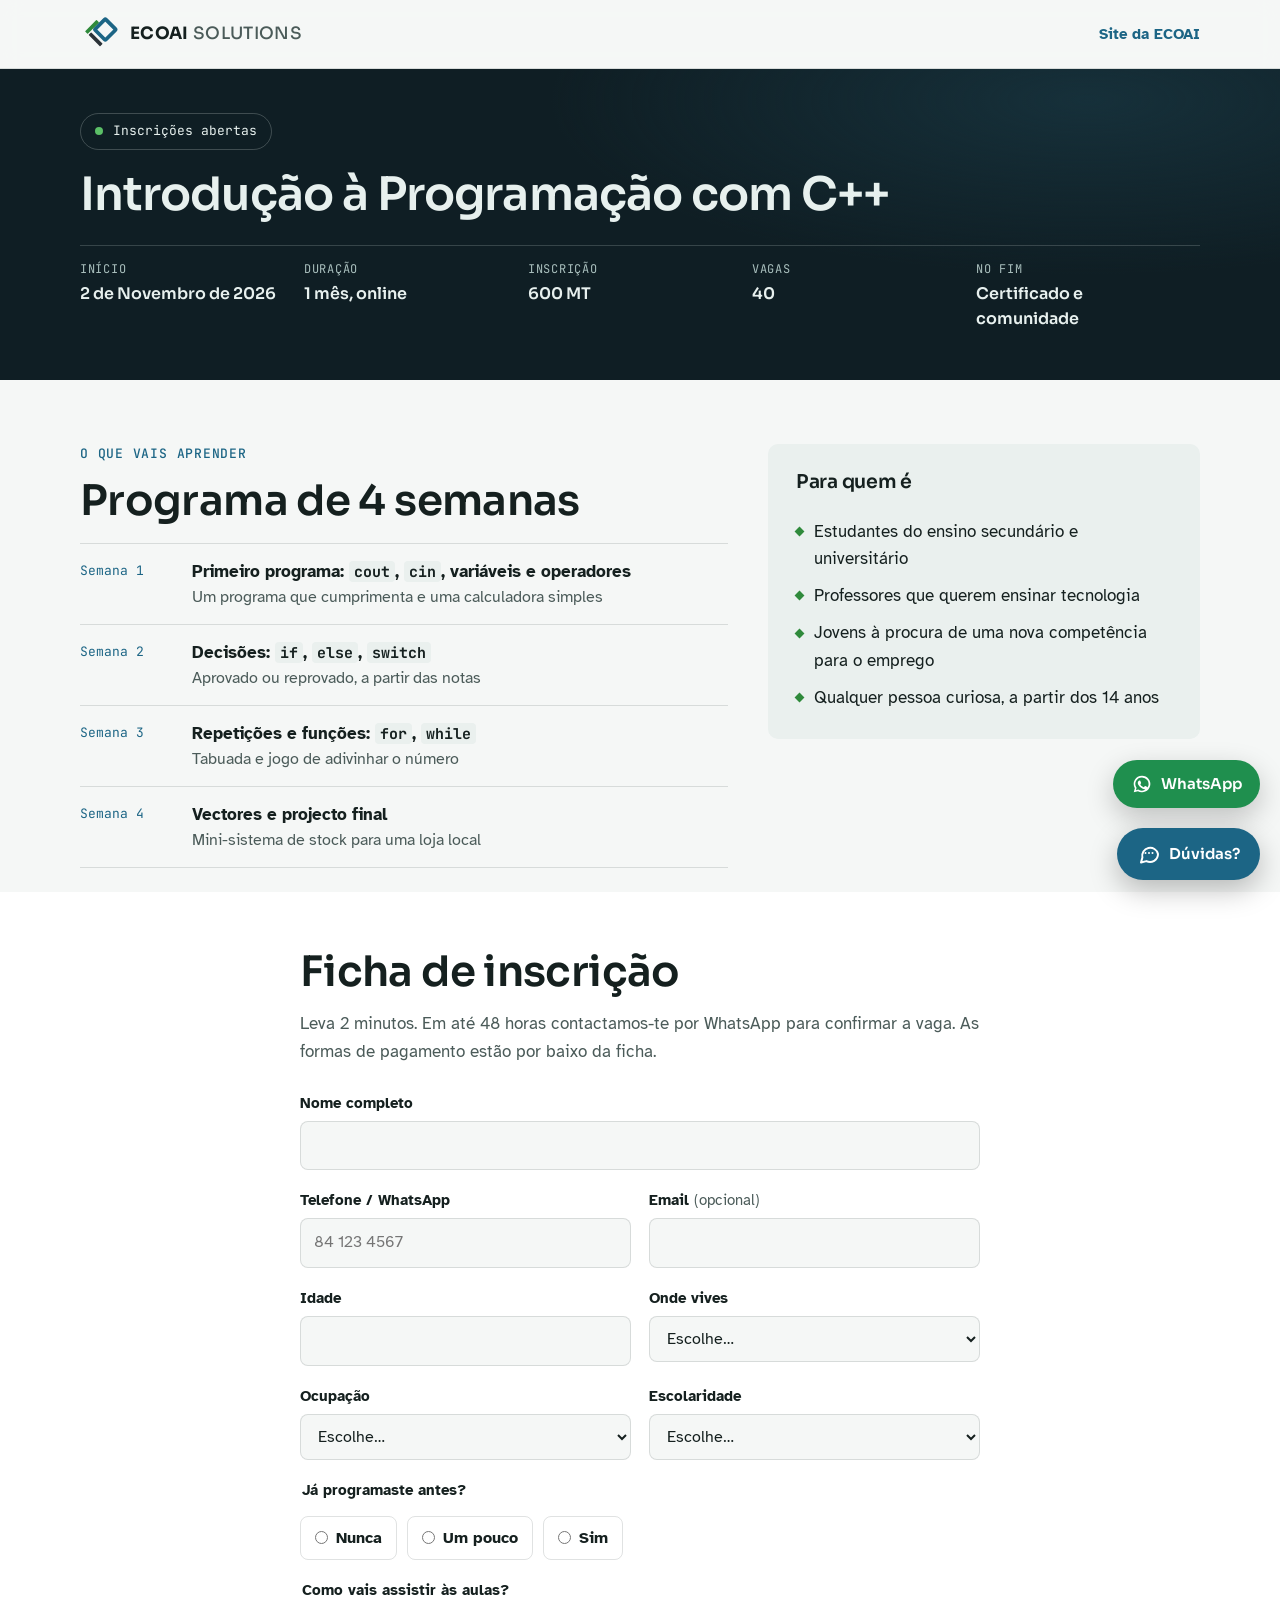
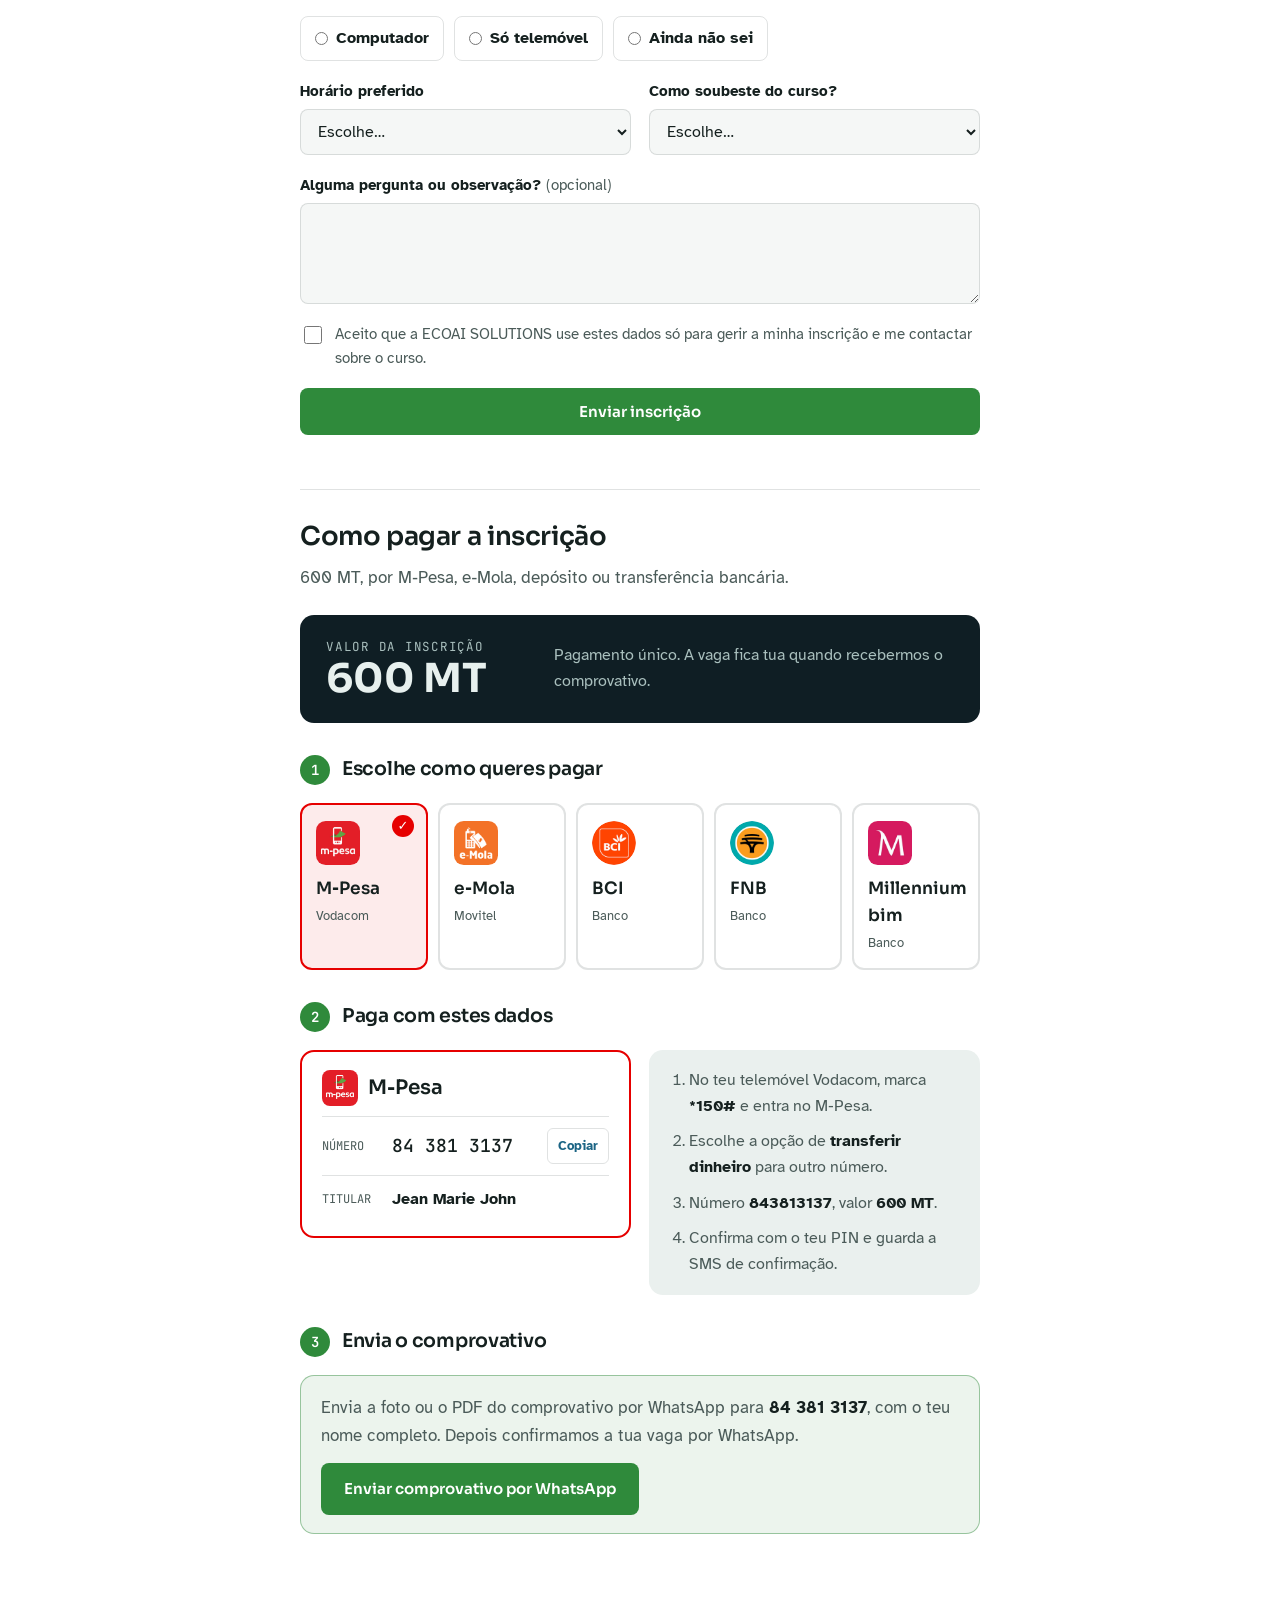
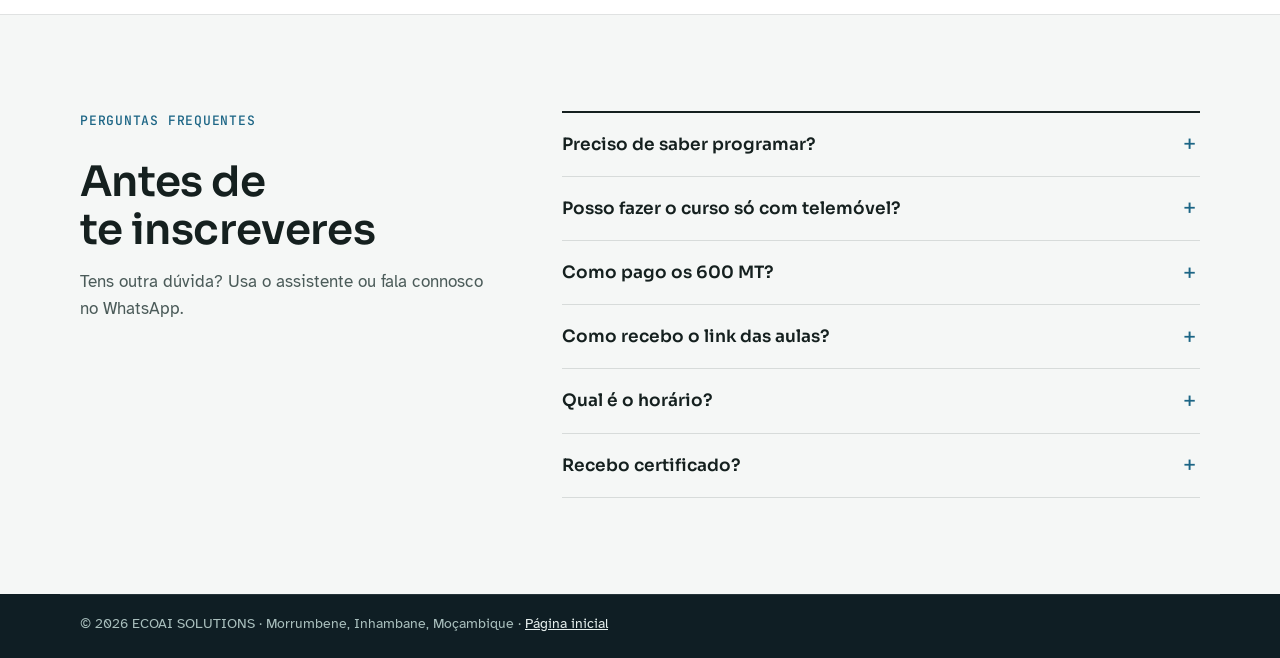
==== commit 15931c08: "Novo site da empresa: serviços, processo, formação, tecnologias e pedido de orçamento; curso passa p" ====
--- a/inscricao.html
+++ b/inscricao.html
@@ -24,7 +24,7 @@
       <img src="logo-ecoai.svg" alt="" class="brand-mark" width="40" height="40">
       <span class="brand-text">ECOAI <span>SOLUTIONS</span></span>
     </a>
-    <a class="voltar" href="index.html#curso">Sobre o curso</a>
+    <a class="voltar" href="index.html">Site da ECOAI</a>
   </div>
 </header>
 
@@ -43,6 +43,31 @@
     </div>
   </section>
 
+
+  <section class="section insc-prog" id="programa">
+    <div class="wrap insc-prog-grid">
+      <div class="programa">
+        <p class="eyebrow">O que vais aprender</p>
+        <h2>Programa de 4 semanas</h2>
+        <ol class="semanas">
+            <li><span class="sem">Semana 1</span><span class="tema">Primeiro programa: <code>cout</code>, <code>cin</code>, variáveis e operadores</span><span class="res">Um programa que cumprimenta e uma calculadora simples</span></li>
+            <li><span class="sem">Semana 2</span><span class="tema">Decisões: <code>if</code>, <code>else</code>, <code>switch</code></span><span class="res">Aprovado ou reprovado, a partir das notas</span></li>
+            <li><span class="sem">Semana 3</span><span class="tema">Repetições e funções: <code>for</code>, <code>while</code></span><span class="res">Tabuada e jogo de adivinhar o número</span></li>
+            <li><span class="sem">Semana 4</span><span class="tema">Vectores e projecto final</span><span class="res">Mini-sistema de stock para uma loja local</span></li>
+          </ol>
+      </div>
+      <div class="para-quem">
+        <h3>Para quem é</h3>
+        <ul>
+          <li>Estudantes do ensino secundário e universitário</li>
+          <li>Professores que querem ensinar tecnologia</li>
+          <li>Jovens à procura de uma nova competência para o emprego</li>
+          <li>Qualquer pessoa curiosa, a partir dos 14 anos</li>
+        </ul>
+      </div>
+    </div>
+  </section>
+
   <section class="section inscricao insc-form-wrap" id="inscricao">
     <div class="wrap insc-narrow">
       <h2>Ficha de inscrição</h2>
@@ -256,6 +281,42 @@
       </div>
     </div>
   </section>
+
+  <section class="section perguntas" id="perguntas">
+    <div class="wrap perguntas-grid">
+      <div>
+        <p class="eyebrow">Perguntas frequentes</p>
+        <h2>Antes de te inscreveres</h2>
+        <p class="perguntas-mais">Tens outra dúvida? Usa o assistente ou fala connosco no WhatsApp.</p>
+      </div>
+      <div class="faq">
+        <details>
+          <summary>Preciso de saber programar?</summary>
+          <p>Não. O curso começa do zero: na primeira aula escreves o teu primeiro programa.</p>
+        </details>
+        <details>
+          <summary>Posso fazer o curso só com telemóvel?</summary>
+          <p>Sim. As aulas são online e os exercícios correm num compilador online gratuito que funciona no navegador do telemóvel. Precisas apenas de internet.</p>
+        </details>
+        <details>
+          <summary>Como pago os 600 MT?</summary>
+          <p>Por M&#8209;Pesa, e&#8209;Mola, ou depósito e transferência no BCI, FNB ou Millennium bim. Os números estão em <a href="#pagamento">Como pagar a inscrição</a>. Depois envia o comprovativo por WhatsApp; a vaga fica confirmada quando o pagamento chega.</p>
+        </details>
+        <details>
+          <summary>Como recebo o link das aulas?</summary>
+          <p>Por WhatsApp, antes da primeira aula a 2 de Novembro. Também entras no grupo da turma, onde ficam os exercícios e as dúvidas.</p>
+        </details>
+        <details>
+          <summary>Qual é o horário?</summary>
+          <p>É combinado com a turma. Na ficha indicas o horário que te dá mais jeito e escolhemos o que serve a mais pessoas.</p>
+        </details>
+        <details>
+          <summary>Recebo certificado?</summary>
+          <p>Sim. No fim recebes o certificado da ECOAI SOLUTIONS e ficas com o teu projecto final para mostrar. Também te ligamos a comunidades de programação através dos nossos parceiros, para continuares a aprender depois do curso.</p>
+        </details>
+      </div>
+    </div>
+  </section>
 </main>
 
 <a class="wa-float" id="waFloat" href="#" target="_blank" rel="noopener" hidden aria-label="Falar connosco por WhatsApp">
--- a/styles.css
+++ b/styles.css
@@ -771,3 +771,143 @@
 @media (max-width: 480px) {
   .chat-janela { right: 0; bottom: 0; width: 100vw; height: 100dvh; border-radius: 0; border: 0; padding-bottom: env(safe-area-inset-bottom, 0px); }
 }
+
+/* ============================================================
+   SITE DA EMPRESA (página inicial)
+   ============================================================ */
+.aviso-curso {
+  display: flex; align-items: center; justify-content: center; gap: 10px 14px; flex-wrap: wrap;
+  padding: 9px max(16px, env(safe-area-inset-right, 0px)) 9px max(16px, env(safe-area-inset-left, 0px));
+  background: var(--green); color: var(--green-ink); text-decoration: none; font-size: 14.5px;
+}
+.aviso-tag { font-family: var(--f-mono); font-size: 11.5px; font-weight: 700; letter-spacing: .08em; text-transform: uppercase; background: rgba(0,0,0,.18); padding: 3px 8px; border-radius: 4px; }
+.aviso-txt { font-weight: 700; }
+.aviso-cta { text-decoration: underline; text-underline-offset: 3px; font-weight: 700; }
+.aviso-curso:hover .aviso-cta { text-decoration-thickness: 2px; }
+
+/* hero */
+.h2-hero {
+  color: var(--on-night);
+  background:
+    linear-gradient(rgba(103, 181, 218, .07) 1px, transparent 1px) 0 0 / 44px 44px,
+    linear-gradient(90deg, rgba(103, 181, 218, .07) 1px, transparent 1px) 0 0 / 44px 44px,
+    radial-gradient(70% 90% at 90% 0%, #163A48 0%, transparent 60%),
+    #0B1D26;
+}
+.h2-hero-inner { display: grid; grid-template-columns: 1.05fr .95fr; gap: 56px; align-items: center; padding-block: 88px 96px; }
+.h2-copy { display: flex; flex-direction: column; gap: 22px; min-width: 0; }
+.h2-kicker { display: inline-flex; align-items: center; gap: 10px; font-family: var(--f-mono); font-size: 13px; letter-spacing: .05em; color: #9FD2E8; }
+.h2-kicker span { width: 22px; height: 2px; background: #5BBF67; }
+.h2-hero h1 { font-size: clamp(36px, 5vw, 58px); line-height: 1.06; letter-spacing: -0.03em; font-weight: 700; }
+.h2-sub { font-size: 19px; color: var(--on-night-soft); max-width: 54ch; }
+.h2-hero .btn-primary { background: #5BBF67; color: #0B1A0D; }
+.h2-hero .btn-ghost { color: var(--on-night); border-color: rgba(231,240,238,.3); }
+.h2-hero .btn-ghost:hover { border-color: var(--on-night); }
+.h2-pontos { list-style: none; margin: 8px 0 0; padding: 0; display: flex; flex-wrap: wrap; gap: 8px 22px; font-size: 15px; color: var(--on-night-soft); }
+.h2-pontos li { display: flex; align-items: center; gap: 8px; }
+.h2-pontos li::before { content: ""; width: 7px; height: 7px; background: #5BBF67; transform: rotate(45deg); flex: none; }
+
+.term { margin: 0; min-width: 0; border-radius: 12px; overflow: hidden; background: #07141A; border: 1px solid rgba(159, 210, 232, .18); box-shadow: 0 30px 70px rgba(0,0,0,.4); }
+.term-bar { display: flex; align-items: center; gap: 7px; padding: 11px 14px; background: #0C1E26; border-bottom: 1px solid rgba(159, 210, 232, .12); }
+.term-bar span { width: 10px; height: 10px; border-radius: 50%; background: rgba(231,240,238,.2); }
+.term-bar b { margin-left: 10px; font-family: var(--f-mono); font-weight: 400; font-size: 12.5px; color: #7E9894; }
+.term-body { margin: 0; padding: 22px 24px 26px; font-family: var(--f-mono); font-size: 14.5px; line-height: 1.8; color: #DCE7E5; overflow-x: auto; }
+.t-p { color: #67B5DA; }
+.t-ok { color: #5BBF67; }
+.t-k { color: #8FA8A4; }
+.t-caret { display: inline-block; width: 8px; height: 16px; margin-left: 6px; vertical-align: -3px; background: #5BBF67; animation: blink 1.1s steps(1) infinite; }
+
+/* serviços */
+.s2-head { display: grid; grid-template-columns: 1fr 1fr; gap: 16px 48px; align-items: end; margin-bottom: 44px; }
+.s2-head h2 { max-width: 18ch; }
+.s2-grid { display: grid; grid-template-columns: repeat(3, minmax(0, 1fr)); gap: 16px; }
+.s2-card { background: var(--surface); border: 1px solid var(--line); border-radius: 14px; padding: 26px 24px 22px; display: flex; flex-direction: column; gap: 10px; min-width: 0; transition: border-color .2s, transform .2s var(--ease); }
+.s2-card:hover { border-color: color-mix(in srgb, var(--blue) 45%, var(--line)); transform: translateY(-2px); }
+.s2-ico { width: 40px; height: 40px; padding: 8px; border-radius: 10px; background: color-mix(in srgb, var(--blue) 12%, transparent); stroke: var(--blue); fill: none; stroke-width: 1.8; stroke-linecap: round; stroke-linejoin: round; margin-bottom: 6px; box-sizing: border-box; }
+.s2-card h3 { font-size: 19px; }
+.s2-card p { color: var(--ink-soft); font-size: 16px; flex: 1; }
+.s2-para { font-family: var(--f-mono); font-size: 12px; color: var(--ink-soft); letter-spacing: .02em; padding-top: 12px; border-top: 1px dashed var(--line); }
+.s2-card-dest { background: var(--night); border-color: var(--night); color: var(--on-night); }
+.s2-card-dest p { color: var(--on-night-soft); }
+.s2-card-dest .s2-ico { stroke: #5BBF67; background: rgba(91,191,103,.14); }
+.s2-link { color: #7FD38B; font-weight: 700; text-decoration: none; padding-top: 12px; border-top: 1px dashed rgba(231,240,238,.2); }
+.s2-link:hover { text-decoration: underline; }
+
+/* processo */
+.p2 { background: var(--surface); border-block: 1px solid var(--line); }
+.p2 h2 { margin-bottom: 40px; }
+.p2-passos { list-style: none; margin: 0; padding: 0; display: grid; grid-template-columns: repeat(4, minmax(0, 1fr)); gap: 0; counter-reset: none; }
+.p2-passos li { padding: 0 24px 0 0; display: flex; flex-direction: column; gap: 8px; position: relative; }
+.p2-passos li + li { padding-left: 24px; border-left: 1px solid var(--line); }
+.p2-n { font-family: var(--f-mono); font-size: 13px; font-weight: 700; color: var(--green); }
+.p2-passos h3 { font-size: 19px; }
+.p2-passos p { color: var(--ink-soft); font-size: 16px; }
+
+/* formação */
+.f2-grid { display: grid; grid-template-columns: .9fr 1.1fr; gap: 56px; align-items: center; }
+.f2-intro { display: flex; flex-direction: column; gap: 16px; min-width: 0; }
+.f2-lista { list-style: none; margin: 6px 0 0; padding: 0; display: flex; flex-direction: column; gap: 10px; }
+.f2-lista li { padding-left: 22px; position: relative; color: var(--ink-soft); }
+.f2-lista li::before { content: ""; position: absolute; left: 0; top: .55em; width: 8px; height: 8px; background: var(--green); transform: rotate(45deg); }
+.f2-curso { background: var(--night); color: var(--on-night); border-radius: 18px; padding: 30px; display: flex; flex-direction: column; gap: 16px; min-width: 0; position: relative; overflow: hidden; }
+.f2-curso::after { content: "{ C++ }"; position: absolute; right: -10px; bottom: -22px; font-family: var(--f-mono); font-weight: 700; font-size: 110px; color: rgba(103,181,218,.07); pointer-events: none; white-space: nowrap; }
+.f2-curso-top { display: flex; flex-wrap: wrap; justify-content: space-between; gap: 8px; align-items: center; }
+.f2-badge { display: inline-flex; align-items: center; gap: 8px; font-size: 13.5px; font-weight: 700; padding: 6px 12px; border: 1px solid rgba(91,191,103,.6); border-radius: 999px; color: #7FD38B; }
+.f2-badge span { width: 8px; height: 8px; border-radius: 50%; background: #5BBF67; animation: pulse 2s ease-in-out infinite; }
+.f2-turma { font-family: var(--f-mono); font-size: 12.5px; color: var(--on-night-soft); }
+.f2-curso h3 { font-size: clamp(24px, 2.6vw, 30px); letter-spacing: -0.02em; }
+.f2-curso > p { color: var(--on-night-soft); }
+.f2-factos { margin: 4px 0 0; display: grid; grid-template-columns: repeat(4, minmax(0, 1fr)); border-top: 1px solid rgba(231,240,238,.14); }
+.f2-factos div { padding: 14px 10px 0 0; }
+.f2-factos dt { font-family: var(--f-mono); font-size: 11.5px; letter-spacing: .06em; text-transform: uppercase; color: var(--on-night-soft); }
+.f2-factos dd { margin: 4px 0 0; font-family: var(--f-display); font-weight: 600; font-size: 17px; }
+.f2-acoes { display: flex; flex-wrap: wrap; align-items: center; gap: 12px 20px; margin-top: 8px; position: relative; z-index: 1; }
+.f2-curso .btn-primary { background: #5BBF67; color: #0B1A0D; }
+.f2-prog { color: var(--on-night); font-weight: 700; }
+
+/* tecnologias */
+.t2 { background: var(--night); color: var(--on-night); }
+.t2-inner { padding-block: 34px; display: flex; flex-wrap: wrap; align-items: center; gap: 14px 28px; }
+.t2-tit { font-family: var(--f-mono); font-weight: 500; font-size: 13px; letter-spacing: .06em; text-transform: uppercase; color: var(--on-night-soft); }
+.t2-lista { list-style: none; margin: 0; padding: 0; display: flex; flex-wrap: wrap; gap: 8px; }
+.t2-lista li { font-family: var(--f-mono); font-size: 14px; padding: 6px 12px; border: 1px solid rgba(159,210,232,.25); border-radius: 6px; color: #DCE7E5; }
+
+/* contacto */
+.c2 .lede { margin-top: 12px; font-size: 17px; }
+.c2-form { background: var(--surface); border: 1px solid var(--line); border-radius: 16px; padding: 26px; }
+.home .perguntas { background: var(--surface); border-block: 1px solid var(--line); }
+
+@media (max-width: 960px) {
+  .h2-hero-inner, .f2-grid { grid-template-columns: 1fr; gap: 40px; }
+  .s2-grid { grid-template-columns: repeat(2, minmax(0, 1fr)); }
+  .s2-head { grid-template-columns: 1fr; }
+  .p2-passos { grid-template-columns: repeat(2, minmax(0, 1fr)); row-gap: 28px; }
+  .p2-passos li:nth-child(3) { padding-left: 0; border-left: 0; }
+}
+@media (max-width: 640px) {
+  .h2-hero-inner { padding-block: 52px 60px; }
+  .s2-grid { grid-template-columns: 1fr; }
+  .p2-passos { grid-template-columns: 1fr; }
+  .p2-passos li, .p2-passos li + li { padding: 0 0 0 0; border-left: 0; }
+  .p2-passos li + li { padding-top: 22px; border-top: 1px solid var(--line); }
+  .f2-factos { grid-template-columns: 1fr 1fr; row-gap: 6px; }
+  .f2-curso { padding: 24px 20px; }
+  .term-body { font-size: 12.5px; padding: 18px; }
+  .aviso-curso { font-size: 13.5px; }
+  .c2-form { padding: 20px; }
+}
+
+/* página do curso: programa */
+.insc-prog { padding-block: 64px 24px; }
+.insc-prog-grid { display: grid; grid-template-columns: 1.2fr .8fr; gap: 40px; align-items: start; }
+.insc-prog .programa h2 { margin-bottom: 18px; }
+.insc-prog .para-quem { margin-top: 0; grid-template-columns: 1fr; }
+.insc-prog .para-quem ul { grid-template-columns: 1fr; }
+@media (max-width: 860px) { .insc-prog-grid { grid-template-columns: 1fr; } }
+.f2-curso::after { bottom: auto; top: -26px; right: -14px; }
+@media (max-width: 640px) {
+  .aviso-curso { flex-wrap: nowrap; gap: 10px; font-size: 13px; padding-block: 8px; }
+  .aviso-tag { display: none; }
+  .aviso-txt { white-space: nowrap; overflow: hidden; text-overflow: ellipsis; min-width: 0; }
+  .aviso-cta { white-space: nowrap; }
+}
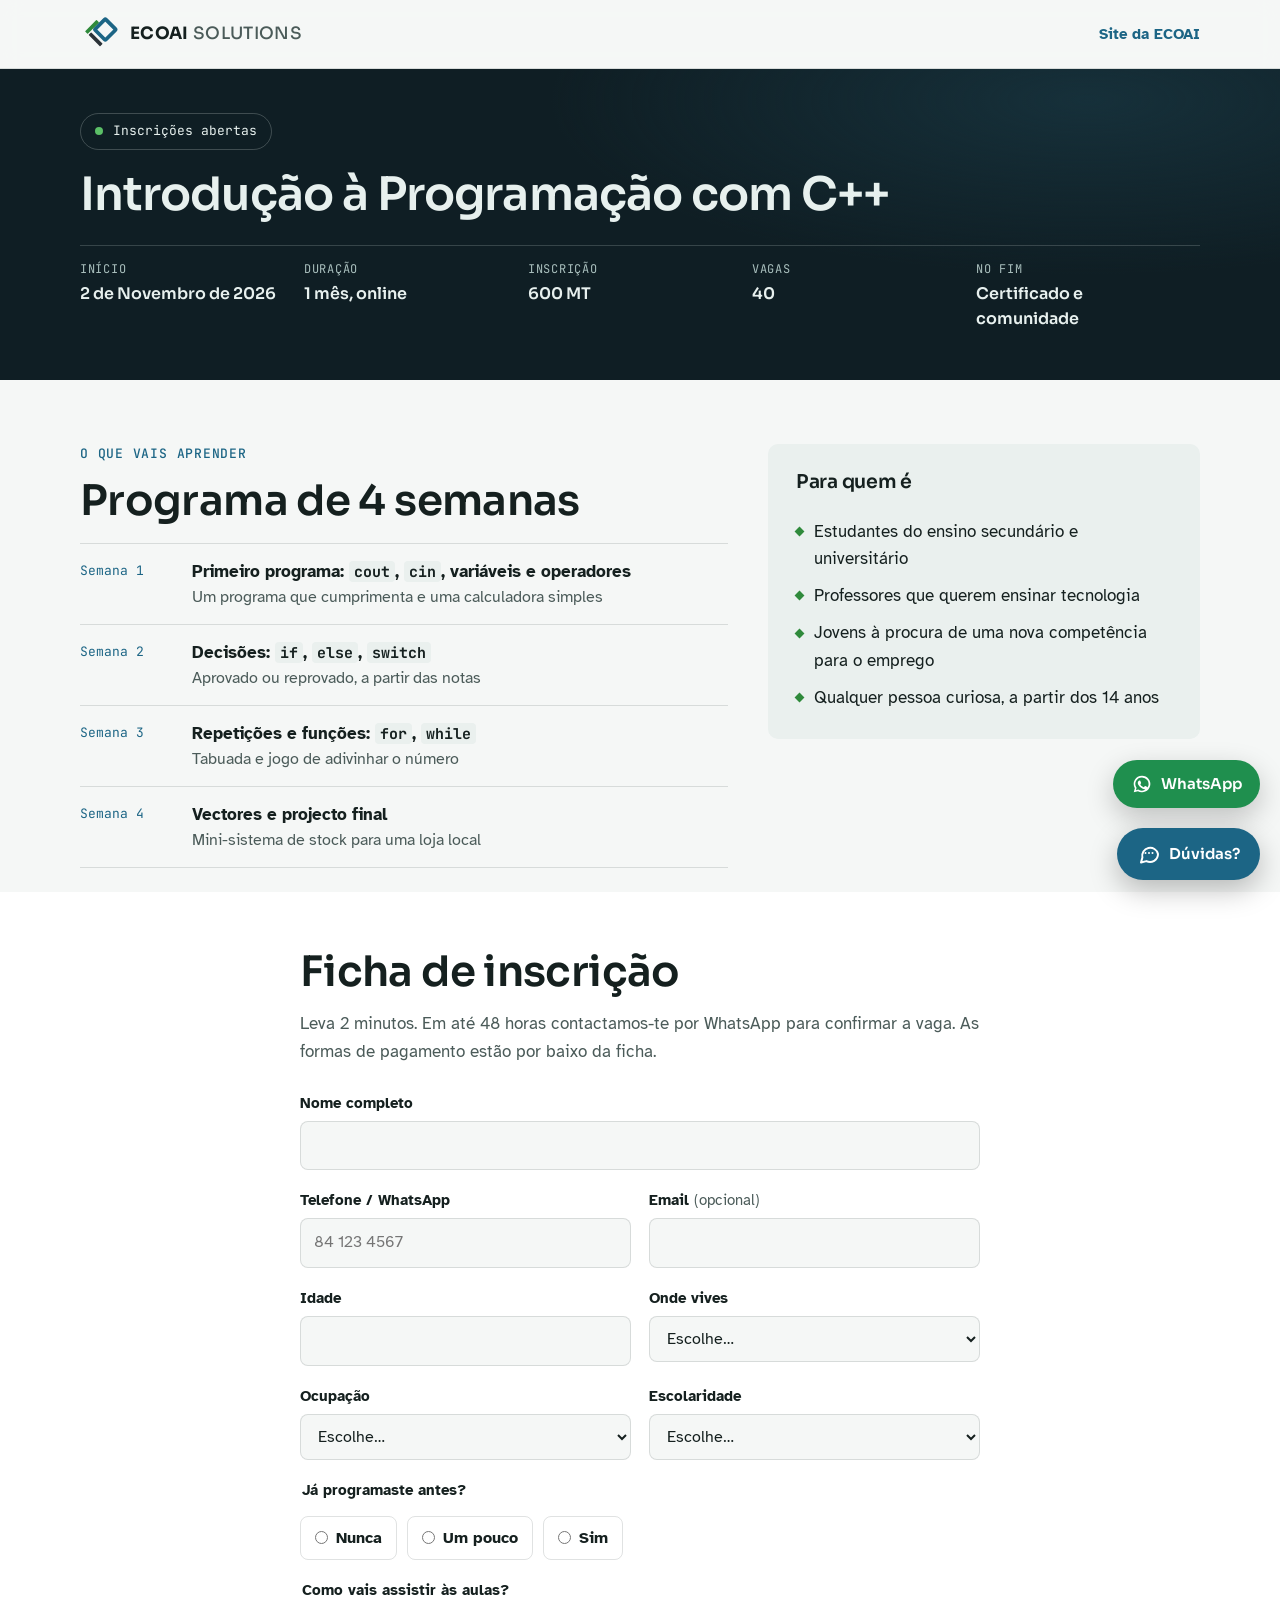
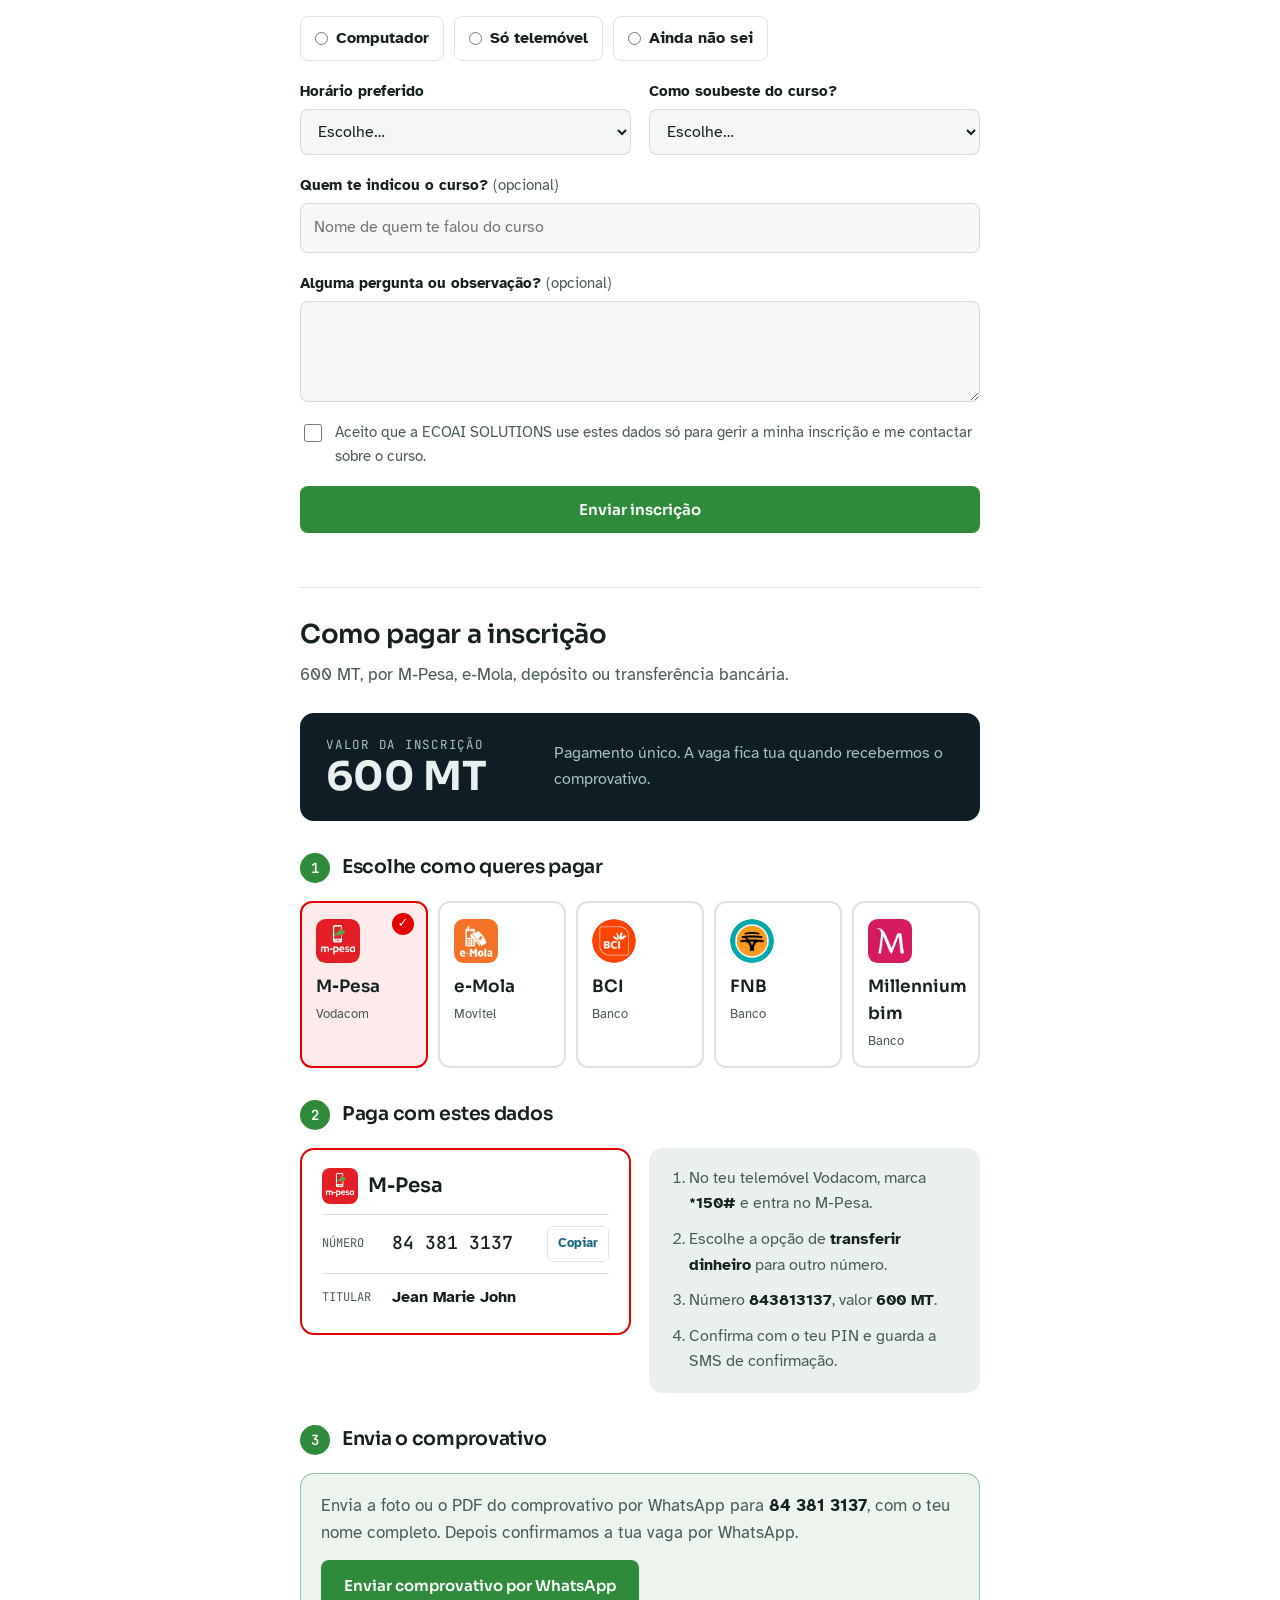
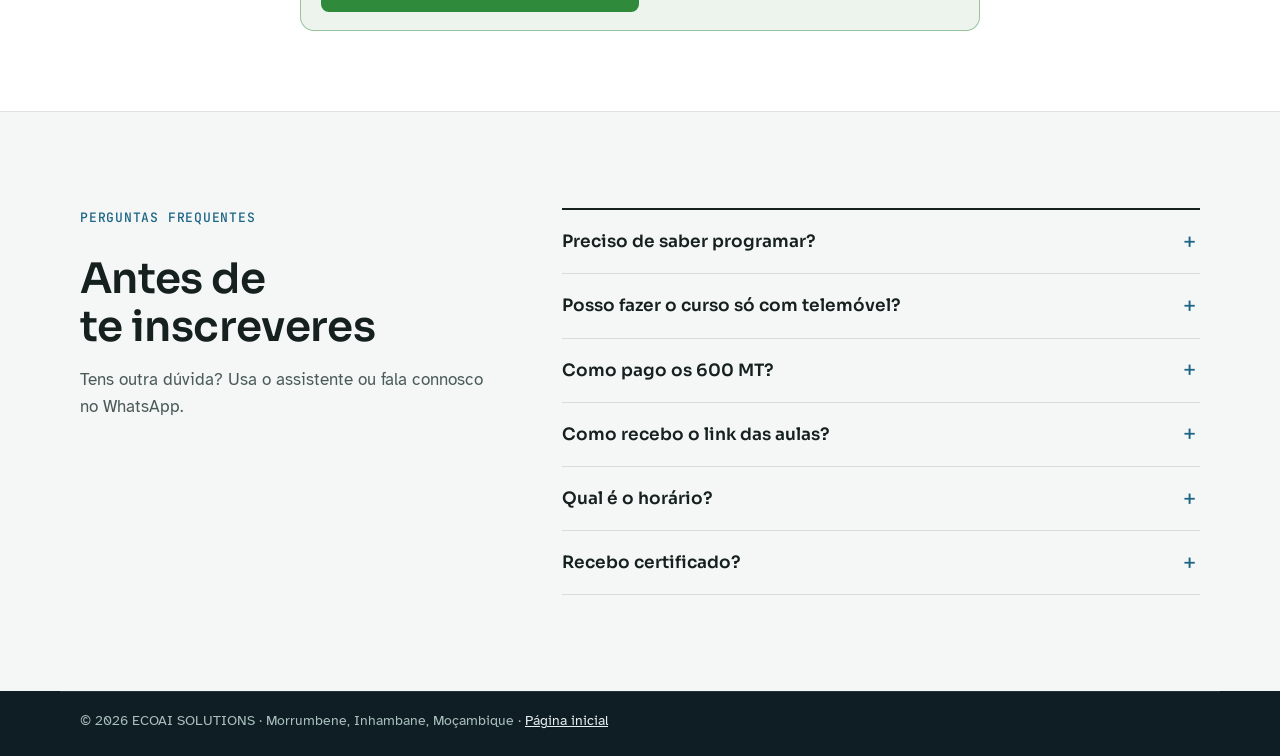
==== commit 9a085012: "Ficha: quem te indicou; painel: números mais claros e quem mais traz colegas Co-Authored-By: Claude " ====
--- a/inscricao.html
+++ b/inscricao.html
@@ -175,8 +175,15 @@
               <option>Rádio</option>
               <option>Cartaz</option>
               <option>Amigo ou familiar</option>
-            </select>
-          </div>
+              <option>Um colega já inscrito</option>
+              <option>LinkedIn</option>
+            </select>
+          </div>
+        </div>
+
+        <div class="field">
+          <label for="i-indic">Quem te indicou o curso? <span class="opt">(opcional)</span></label>
+          <input id="i-indic" name="indicado" type="text" autocomplete="off" placeholder="Nome de quem te falou do curso">
         </div>
 
         <div class="field">
--- a/styles.css
+++ b/styles.css
@@ -598,7 +598,7 @@
 .b-trilho { height: 12px; background: var(--surface-2); border-radius: 4px; overflow: hidden; }
 .b-barra { display: block; height: 100%; background: var(--blue); border-radius: 0 4px 4px 0; }
 .b-val { text-align: right; font-variant-numeric: tabular-nums; font-weight: 700; }
-.b-val small { font-weight: 400; color: var(--ink-soft); margin-left: 6px; }
+.b-val small { font-weight: 400; color: var(--ink-soft); margin-left: 2px; }
 .b-vazio { color: var(--ink-soft); display: block !important; }
 
 .dias { overflow-x: auto; }
@@ -911,3 +911,6 @@
   .aviso-txt { white-space: nowrap; overflow: hidden; text-overflow: ellipsis; min-width: 0; }
   .aviso-cta { white-space: nowrap; }
 }
+.lista-acoes { display: flex; flex-wrap: wrap; align-items: center; gap: 10px 18px; }
+.opt-web { display: inline-flex; align-items: center; gap: 8px; font-size: 14.5px; font-weight: 700; cursor: pointer; }
+.opt-web input { width: 18px; height: 18px; accent-color: var(--green); }
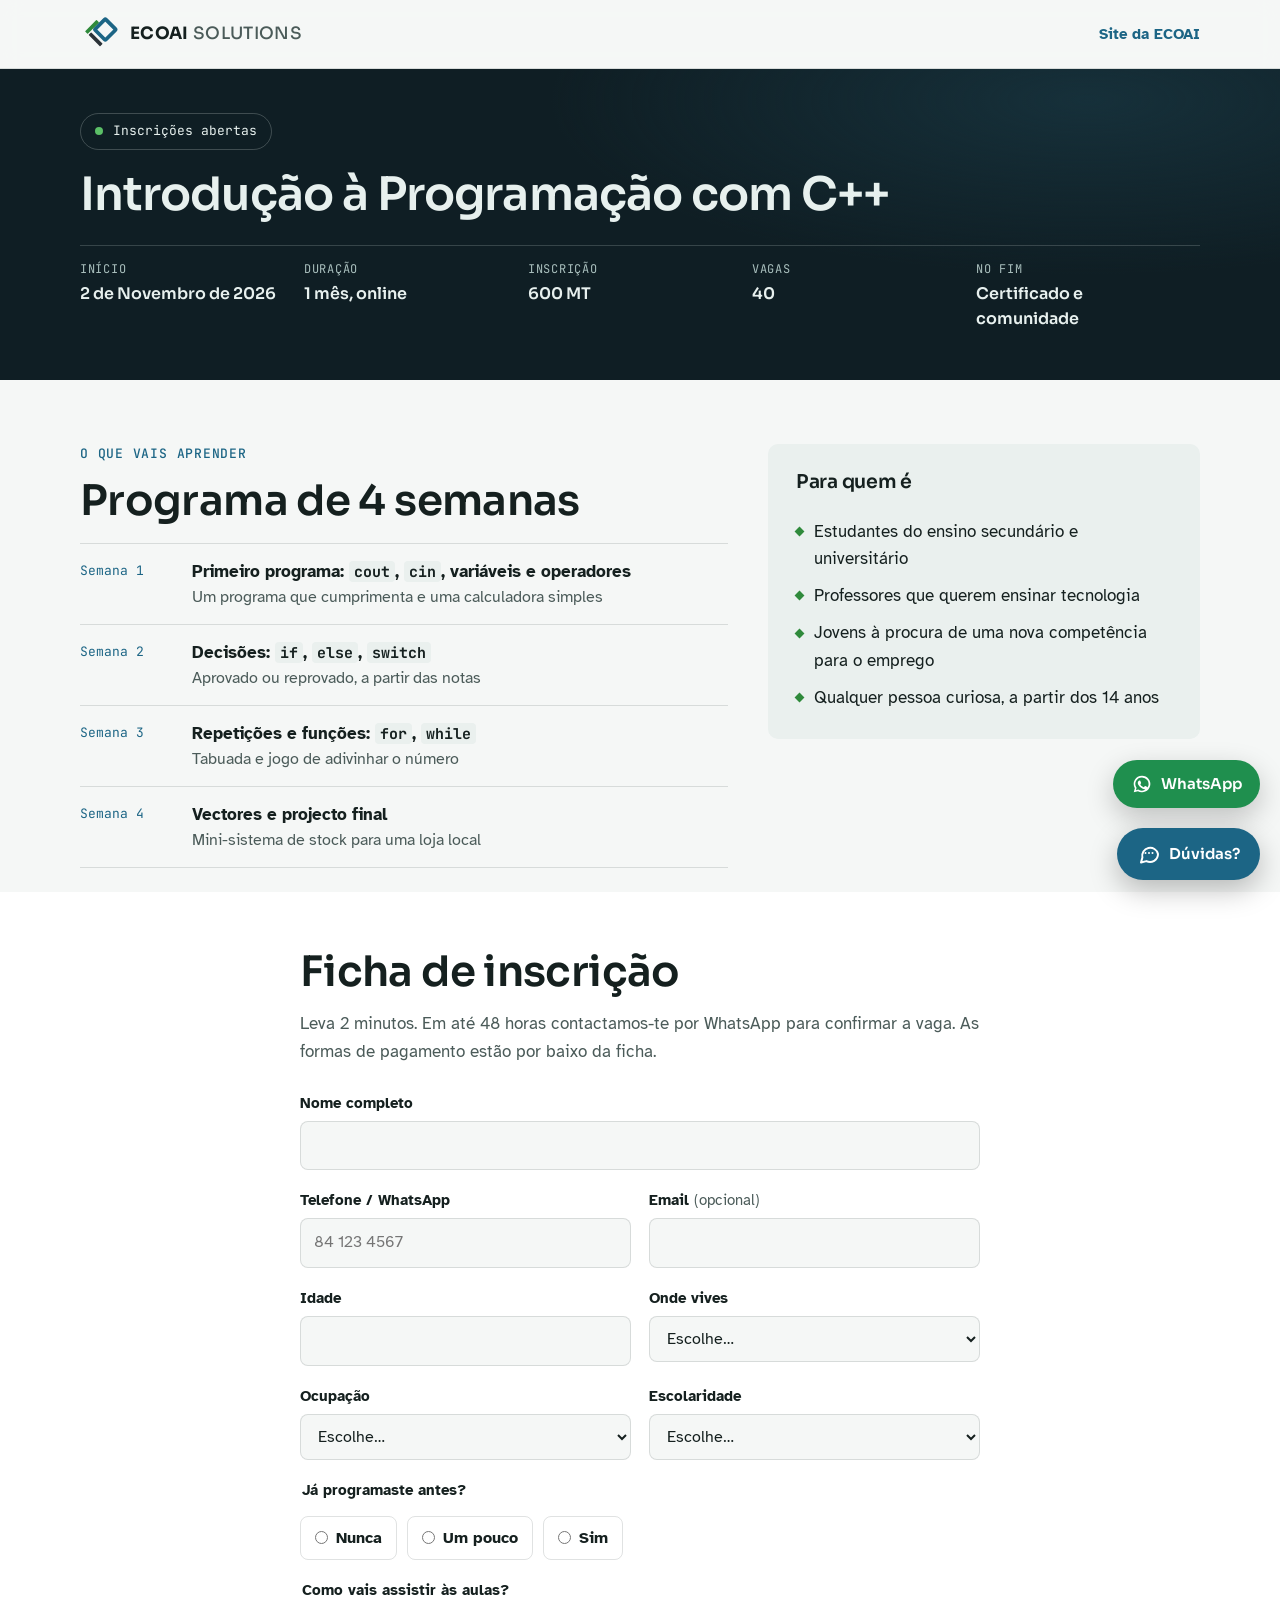
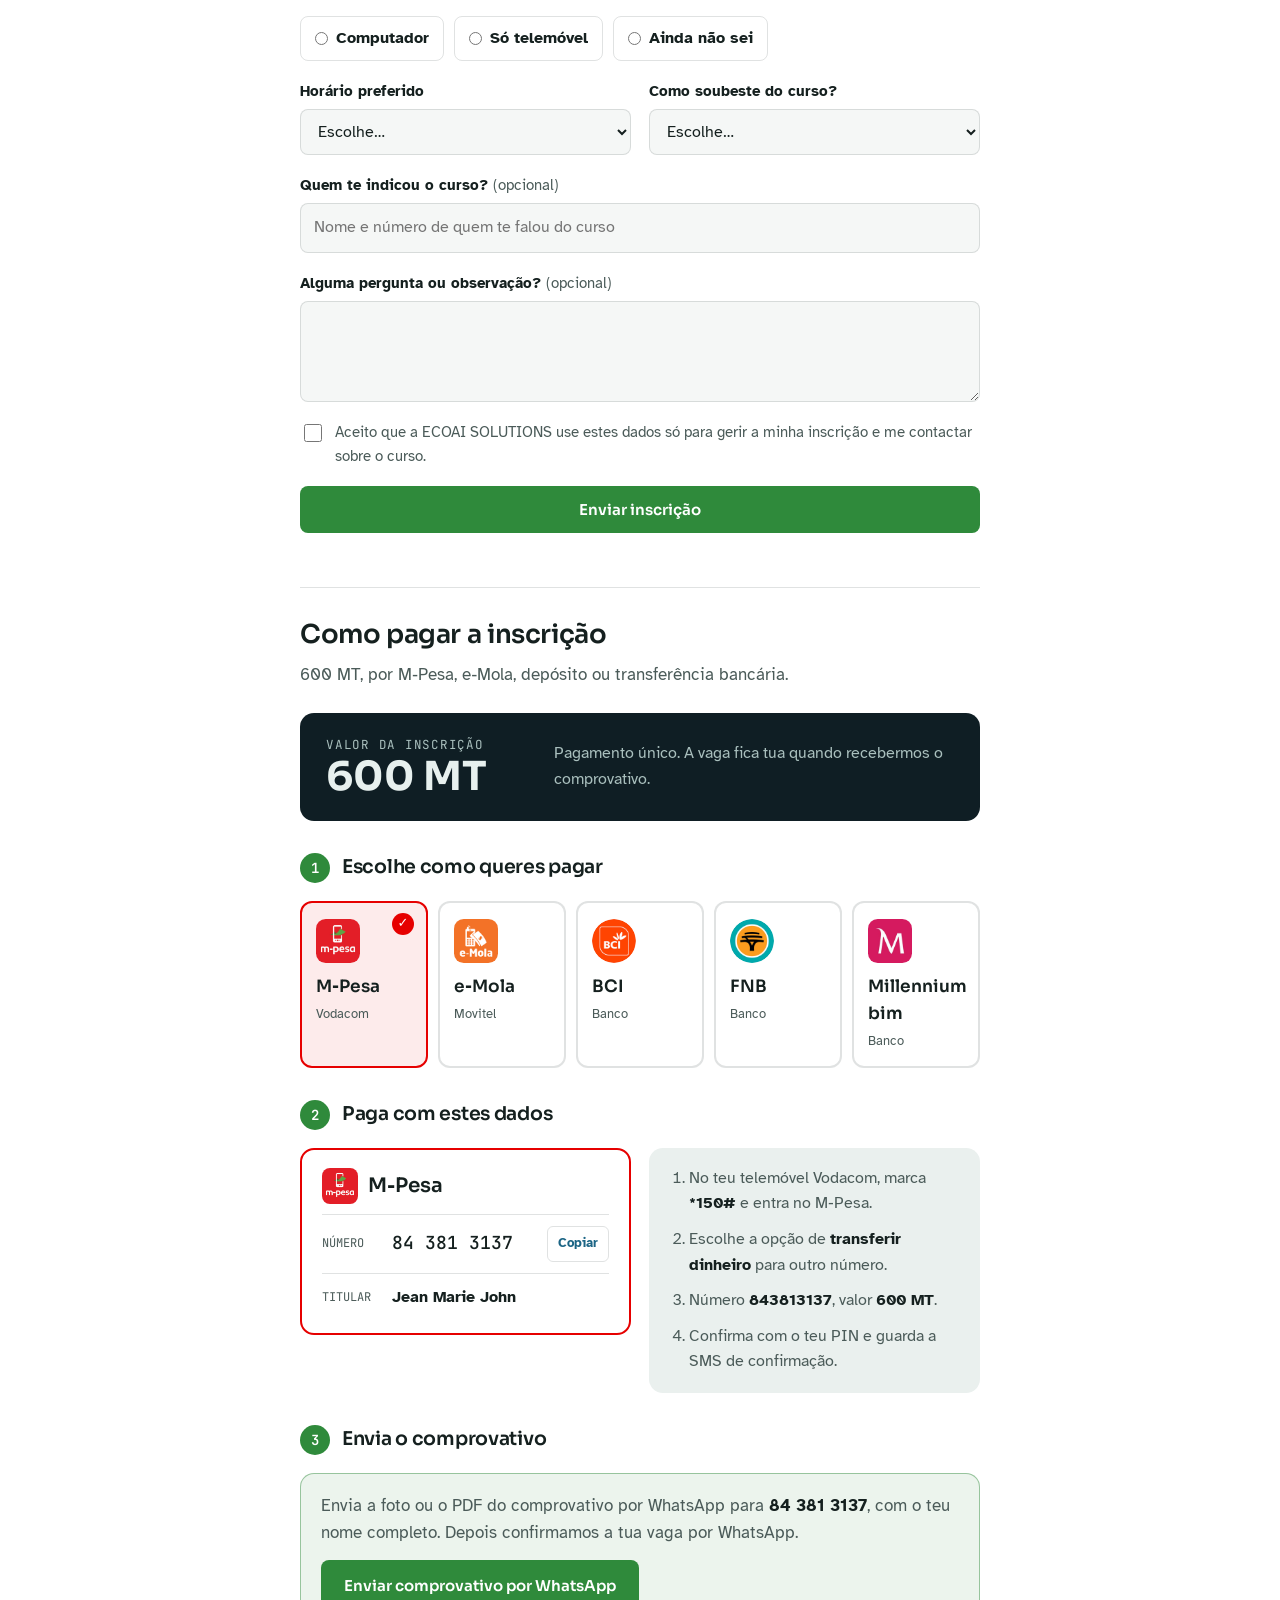
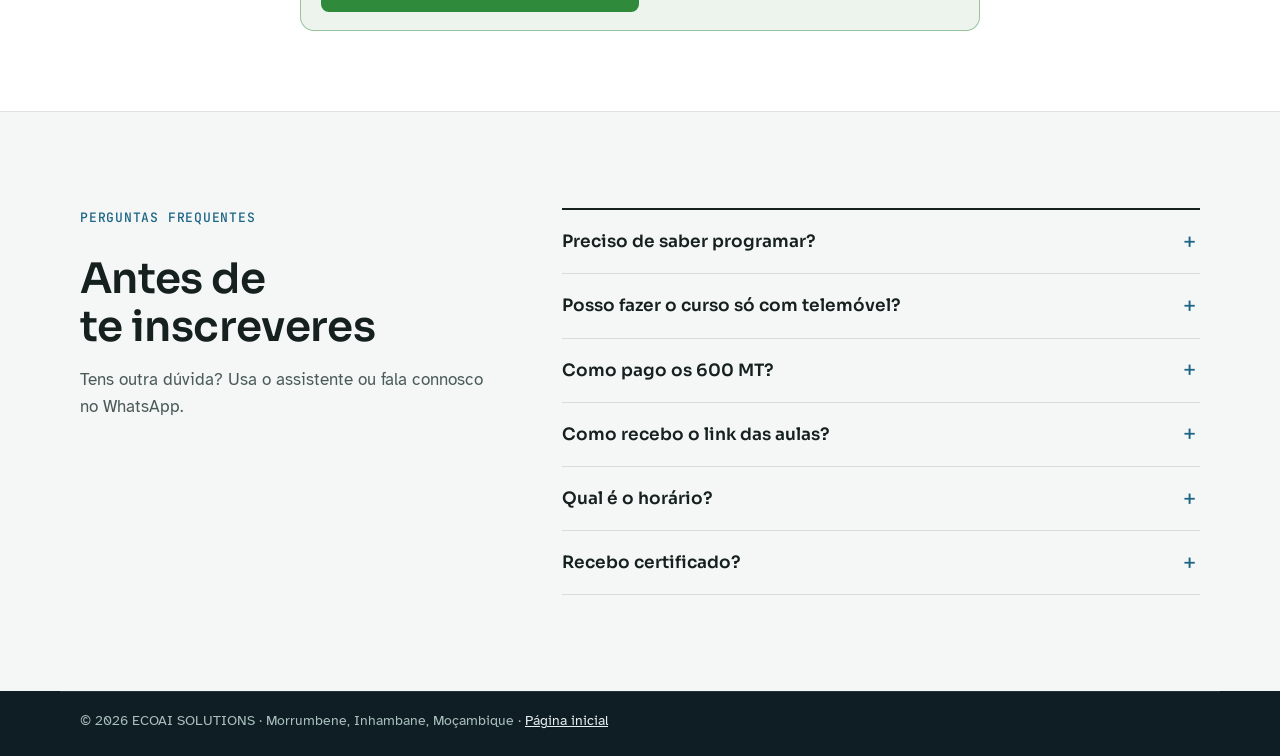
==== commit fa9dbaf1: "Painel: tabela de angariadores (100 MT por indicado que pagou); ficha pede nome e número de quem ind" ====
--- a/inscricao.html
+++ b/inscricao.html
@@ -183,7 +183,7 @@
 
         <div class="field">
           <label for="i-indic">Quem te indicou o curso? <span class="opt">(opcional)</span></label>
-          <input id="i-indic" name="indicado" type="text" autocomplete="off" placeholder="Nome de quem te falou do curso">
+          <input id="i-indic" name="indicado" type="text" autocomplete="off" placeholder="Nome e número de quem te falou do curso">
         </div>
 
         <div class="field">
--- a/styles.css
+++ b/styles.css
@@ -914,3 +914,5 @@
 .lista-acoes { display: flex; flex-wrap: wrap; align-items: center; gap: 10px 18px; }
 .opt-web { display: inline-flex; align-items: center; gap: 8px; font-size: 14.5px; font-weight: 700; cursor: pointer; }
 .opt-web input { width: 18px; height: 18px; accent-color: var(--green); }
+.tabela-ang { min-width: 640px; }
+.tabela-ang td:nth-child(2), .tabela-ang td:nth-child(3), .tabela-ang td:nth-child(4) { font-variant-numeric: tabular-nums; white-space: nowrap; }
